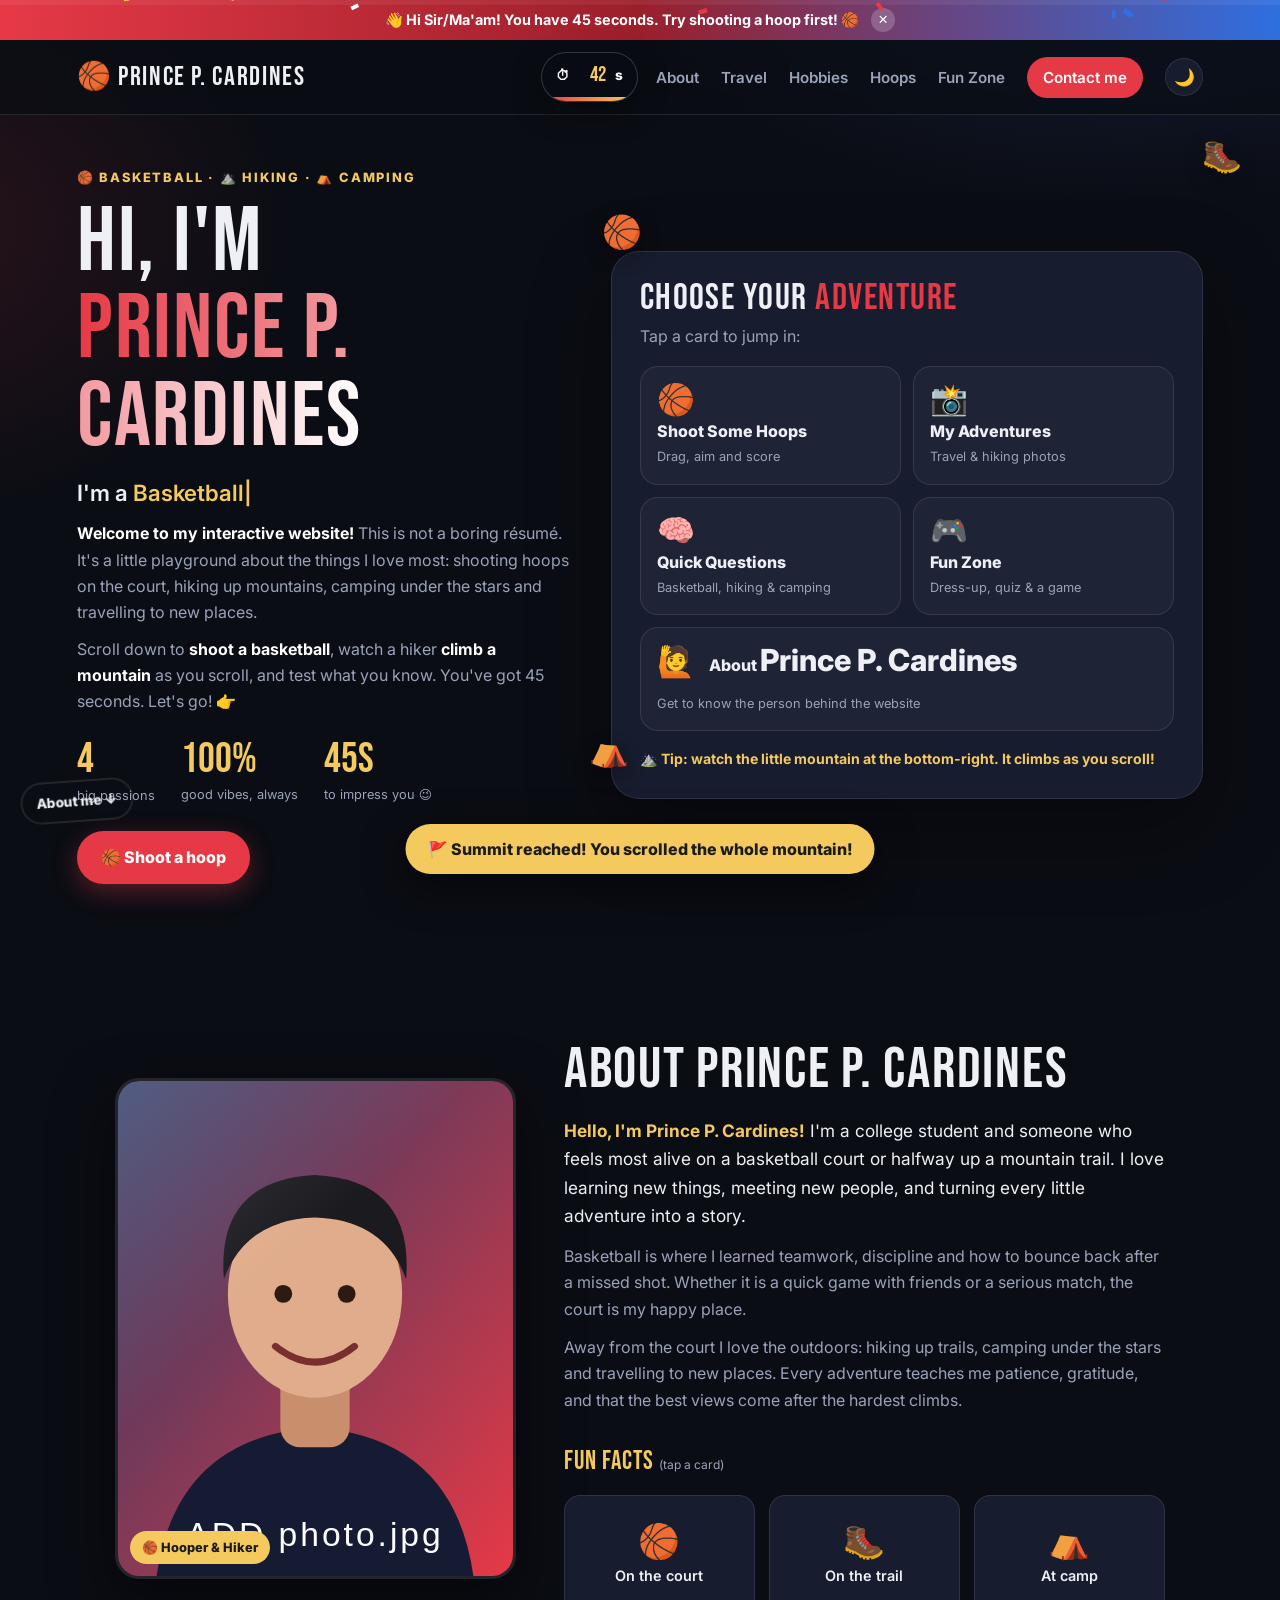
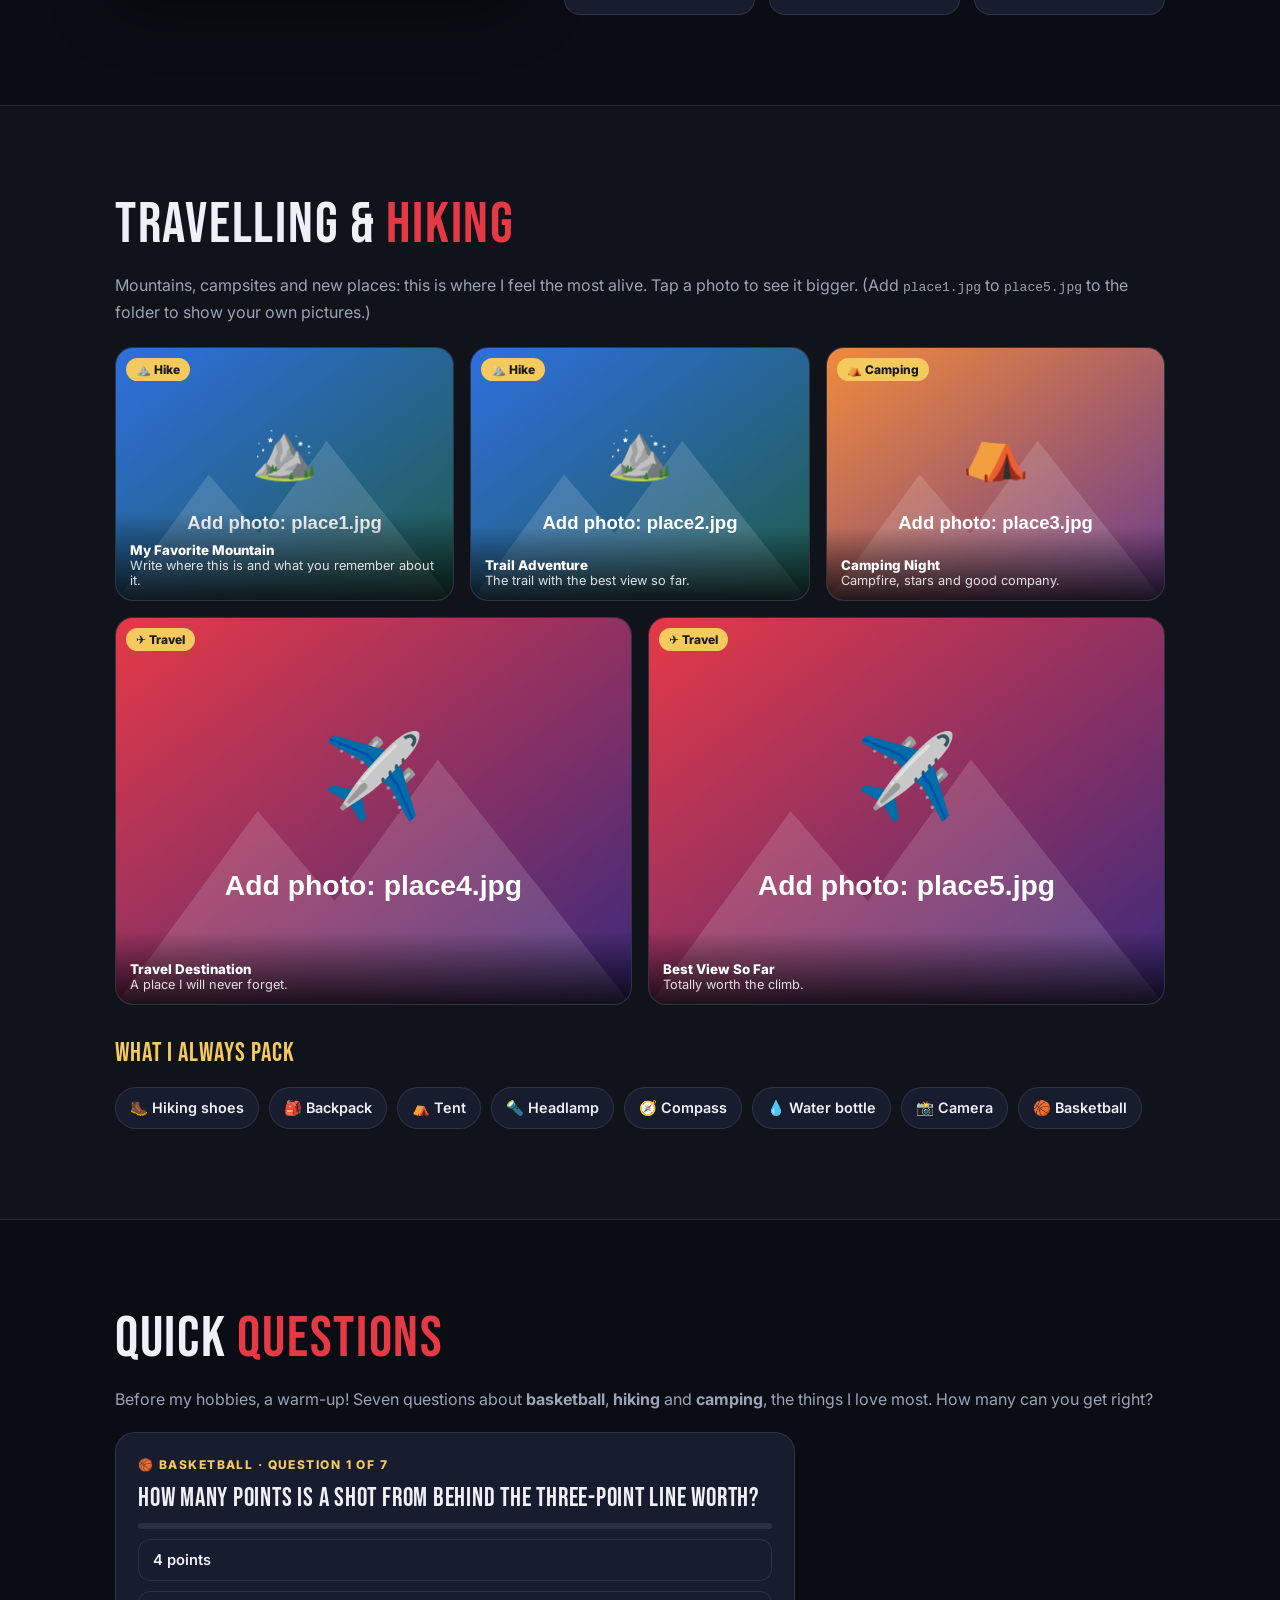
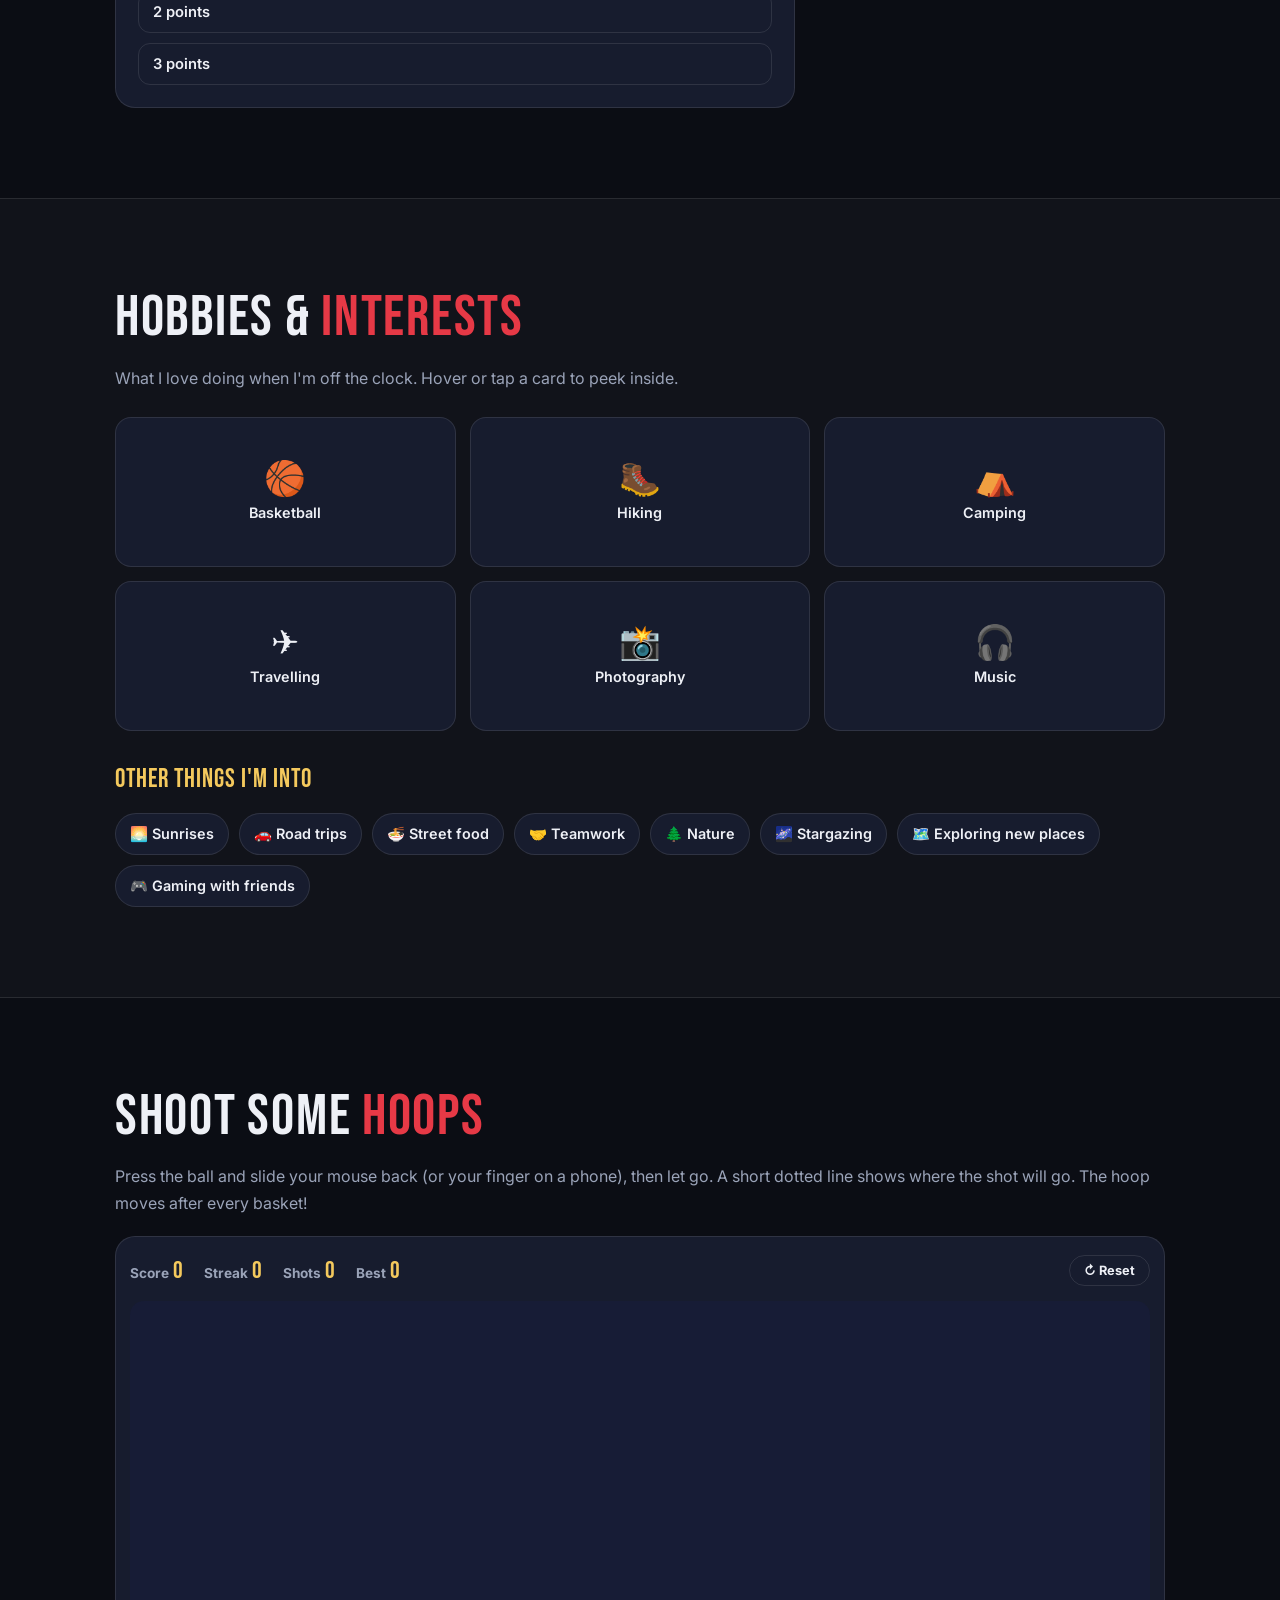
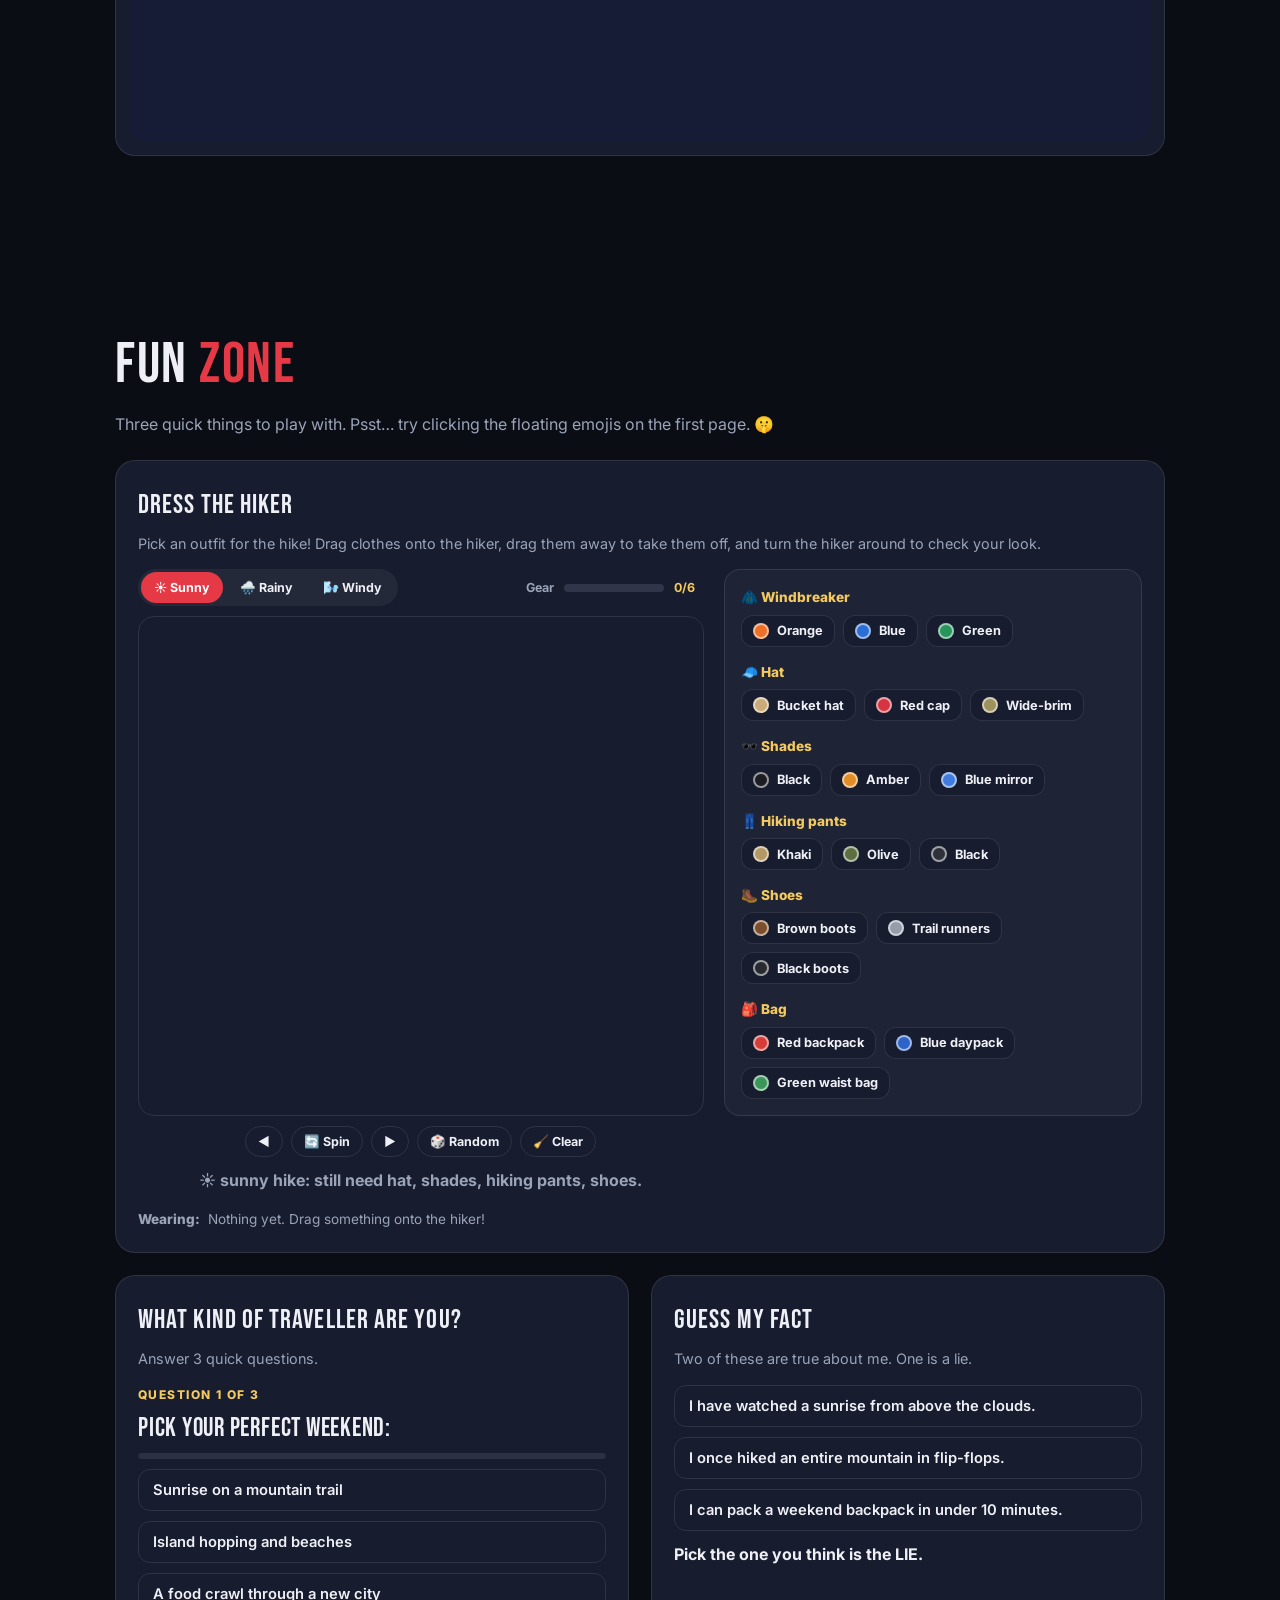
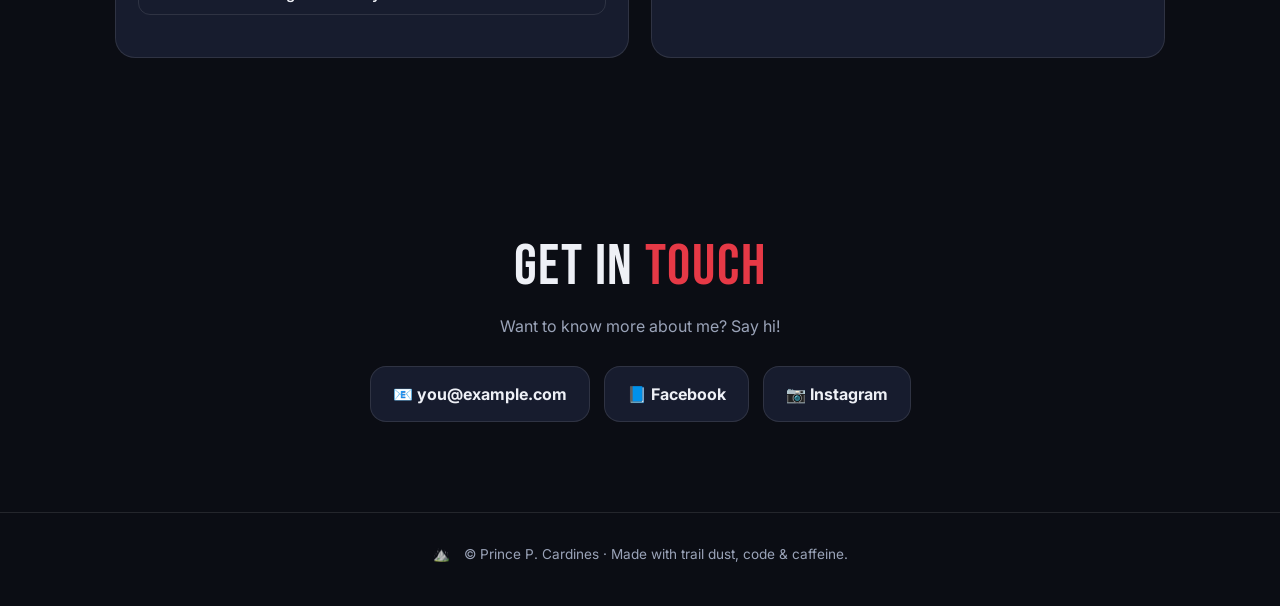
==== index.html @ 2a35c849 "Add files via upload" ====
<!DOCTYPE html>
<html lang="en">
<head>
<meta charset="UTF-8">
<meta name="viewport" content="width=device-width, initial-scale=1">
<title>Prince P. Cardines | Basketball, Hiking &amp; Camping</title>
<meta name="description" content="Interactive personal website of Prince P. Cardines: basketball, hiking, camping and travel. Shoot some hoops and climb the mountain!">
<link rel="preconnect" href="https://fonts.googleapis.com">
<link rel="preconnect" href="https://fonts.gstatic.com" crossorigin>
<link href="https://fonts.googleapis.com/css2?family=Bebas+Neue&family=Inter:wght@400;600;800&display=swap" rel="stylesheet">
<script>try{var t=localStorage.getItem('hc1-theme');if(t)document.documentElement.setAttribute('data-theme',t)}catch(e){}</script>
<link rel="stylesheet" href="hci3.css">
</head>
<body>

<div class="progress" aria-hidden="true"><span id="progressBar"></span></div>

<div class="welcome" id="welcome" role="note">
  <span>👋 Hi Sir/Ma'am! You have 45 seconds. Try shooting a hoop first! 🏀</span>
  <button id="welcomeClose" aria-label="Dismiss welcome message">✕</button>
</div>

<nav class="nav">
  <a class="logo" href="#home" aria-label="Prince P. Cardines, home">🏀 <span class="full" data-name>Prince P. Cardines</span><span class="ini" aria-hidden="true">PPC</span></a>
  <div class="timer" id="timer" aria-label="45 second visit timer"><span aria-hidden="true">⏱</span><b id="timerText">45</b><span>s</span></div>
  <div class="links">
    <a href="#about">About</a>
    <a href="#travel">Travel</a>
    <a href="#hobbies">Hobbies</a>
    <a href="#hoops">Hoops</a>
    <a href="#play">Fun Zone</a>
    <a href="#contact" class="pill">Contact me</a>
    <button id="themeBtn" class="theme" aria-label="Toggle light or dark theme">🌙</button>
  </div>
</nav>

<!-- ================= HERO: INTRODUCTION ================= -->
<header id="home" class="hero">
  <button class="float f1" type="button" aria-label="Secret basketball">🏀</button>
  <button class="float f2" type="button" aria-label="Secret tent">⛺</button>
  <button class="float f3" type="button" aria-label="Secret hiking boot">🥾</button>

  <div class="hero-text">
    <p class="eyebrow">🏀 Basketball &middot; ⛰️ Hiking &middot; ⛺ Camping</p>
    <h1>Hi, I'm<br><span class="name" data-name>Prince P. Cardines</span></h1>
    <p class="role">I'm a <span id="typed" class="typed"></span><span class="cursor">|</span></p>
    <p class="lead"><strong>Welcome to my interactive website!</strong> This is not a boring r&eacute;sum&eacute;. It's a little playground about the things I love most: shooting hoops on the court, hiking up mountains, camping under the stars and travelling to new places.</p>
    <p class="lead">Scroll down to <strong>shoot a basketball</strong>, watch a hiker <strong>climb a mountain</strong> as you scroll, and test what you know. You've got 45 seconds. Let's go! 👉</p>

    <div class="stats">
      <div><b data-count="4">0</b><span>big passions</span></div>
      <div><b data-count="100" data-suffix="%">0</b><span>good vibes, always</span></div>
      <div><b data-count="45" data-suffix="s">0</b><span>to impress you 😉</span></div>
    </div>

    <div class="cta">
      <a href="#hoops" class="btn">🏀 Shoot a hoop</a>
      <a href="#about" class="btn ghost">About me ↓</a>
    </div>
  </div>

  <div class="adventure" aria-label="What is inside this website">
    <h2>Choose your <span class="red">adventure</span></h2>
    <p>Tap a card to jump in:</p>
    <div class="tiles">
      <a class="tile" href="#hoops"><span>🏀</span><b>Shoot Some Hoops</b><small>Drag, aim and score</small></a>
      <a class="tile" href="#travel"><span>📸</span><b>My Adventures</b><small>Travel &amp; hiking photos</small></a>
      <a class="tile" href="#questions"><span>🧠</span><b>Quick Questions</b><small>Basketball, hiking &amp; camping</small></a>
      <a class="tile" href="#play"><span>🎮</span><b>Fun Zone</b><small>Dress-up, quiz &amp; a game</small></a>
      <a class="tile wide" href="#about"><span>🙋</span><b>About <span data-name>Prince P. Cardines</span></b><small>Get to know the person behind the website</small></a>
    </div>
    <p class="tip">⛰️ Tip: watch the little mountain at the bottom-right. It climbs as you scroll!</p>
  </div>
</header>

<main>
<!-- ================= ABOUT ================= -->
<section id="about" class="section">
  <div class="wrap about reveal">
    <div class="photo-card" id="photoCard">
      <!-- Put your picture in the same folder and name it photo.jpg -->
      <img id="photo" src="photo.jpg" alt="Portrait of Prince P. Cardines">
      <div class="badge">🏀 Hooper &amp; Hiker</div>
    </div>
    <div>
      <h2 class="title">About <span data-name>Prince P. Cardines</span></h2>
      <p class="intro"><strong>Hello, I'm <span data-name>Prince P. Cardines</span>!</strong> I'm a college student and someone who feels most alive on a basketball court or halfway up a mountain trail. I love learning new things, meeting new people, and turning every little adventure into a story.</p>
      <p>Basketball is where I learned teamwork, discipline and how to bounce back after a missed shot. Whether it is a quick game with friends or a serious match, the court is my happy place.</p>
      <p>Away from the court I love the outdoors: hiking up trails, camping under the stars and travelling to new places. Every adventure teaches me patience, gratitude, and that the best views come after the hardest climbs.</p>

      <h3 class="sub">Fun facts <small>(tap a card)</small></h3>
      <div class="facts">
        <div class="flip" tabindex="0"><div class="inner">
          <div class="face front"><span>🏀</span><p>On the court</p></div>
          <div class="face back"><p>Always ready for a <b>pickup game</b>.</p></div>
        </div></div>
        <div class="flip" tabindex="0"><div class="inner">
          <div class="face front"><span>🥾</span><p>On the trail</p></div>
          <div class="face back"><p><b>Slow and steady</b> wins the summit.</p></div>
        </div></div>
        <div class="flip" tabindex="0"><div class="inner">
          <div class="face front"><span>⛺</span><p>At camp</p></div>
          <div class="face back"><p>Best part: <b>campfire stories</b>.</p></div>
        </div></div>
      </div>
    </div>
  </div>
</section>

<!-- ================= TRAVELLING & HIKING (5 photo slots) ================= -->
<section id="travel" class="section alt">
  <div class="wrap reveal">
    <h2 class="title">Travelling &amp; <span class="red">Hiking</span></h2>
    <p class="muted">Mountains, campsites and new places: this is where I feel the most alive. Tap a photo to see it bigger. (Add <code>place1.jpg</code> to <code>place5.jpg</code> to the folder to show your own pictures.)</p>
    <div class="gallery" id="gallery"></div>
    <h3 class="sub">What I always pack</h3>
    <div class="chips">
      <span>🥾 Hiking shoes</span><span>🎒 Backpack</span><span>⛺ Tent</span><span>🔦 Headlamp</span>
      <span>🧭 Compass</span><span>💧 Water bottle</span><span>📸 Camera</span><span>🏀 Basketball</span>
    </div>
  </div>
</section>

<!-- ================= QUESTIONS (before hobbies) ================= -->
<section id="questions" class="section">
  <div class="wrap reveal">
    <h2 class="title">Quick <span class="red">Questions</span></h2>
    <p class="muted">Before my hobbies, a warm-up! Seven questions about <b>basketball</b>, <b>hiking</b> and <b>camping</b>, the things I love most. How many can you get right?</p>
    <div class="trivia" id="trivia" aria-live="polite"></div>
  </div>
</section>

<!-- ================= HOBBIES ================= -->
<section id="hobbies" class="section alt">
  <div class="wrap reveal">
    <h2 class="title">Hobbies &amp; <span class="red">Interests</span></h2>
    <p class="muted">What I love doing when I'm off the clock. Hover or tap a card to peek inside.</p>
    <div class="hobbies">
      <div class="flip big" tabindex="0"><div class="inner"><div class="face front"><span>🏀</span><p>Basketball</p></div><div class="face back"><p>My favorite way to recharge and play with friends. Try the hoop game below!</p></div></div></div>
      <div class="flip big" tabindex="0"><div class="inner"><div class="face front"><span>🥾</span><p>Hiking</p></div><div class="face back"><p>Chasing summits and sunrises. Watch the mountain climb as you scroll.</p></div></div></div>
      <div class="flip big" tabindex="0"><div class="inner"><div class="face front"><span>⛺</span><p>Camping</p></div><div class="face back"><p>Tents, campfires, stories and a sky full of stars.</p></div></div></div>
      <div class="flip big" tabindex="0"><div class="inner"><div class="face front"><span>✈️</span><p>Travelling</p></div><div class="face back"><p>New places, new food, new people and new stories.</p></div></div></div>
      <div class="flip big" tabindex="0"><div class="inner"><div class="face front"><span>📸</span><p>Photography</p></div><div class="face back"><p>Capturing the views from every trail and every trip.</p></div></div></div>
      <div class="flip big" tabindex="0"><div class="inner"><div class="face front"><span>🎧</span><p>Music</p></div><div class="face back"><p>Lo-fi and OPM keep every road trip and hike moving.</p></div></div></div>
    </div>
    <h3 class="sub">Other things I'm into</h3>
    <div class="chips">
      <span>🌅 Sunrises</span><span>🚗 Road trips</span><span>🍜 Street food</span><span>🤝 Teamwork</span>
      <span>🌲 Nature</span><span>🌌 Stargazing</span><span>🗺️ Exploring new places</span><span>🎮 Gaming with friends</span>
    </div>
  </div>
</section>

<!-- ================= HOOPS ================= -->
<section id="hoops" class="section">
  <div class="wrap reveal">
    <h2 class="title">Shoot Some <span class="red">Hoops</span></h2>
    <p class="muted">Press the ball and slide your mouse back (or your finger on a phone), then let go. A short dotted line shows where the shot will go. The hoop moves after every basket!</p>
    <div class="court-card">
      <div class="court-hud">
        <span>Score<b id="hScore">0</b></span><span>Streak<b id="hStreak">0</b></span><span>Shots<b id="hShots">0</b></span><span>Best<b id="hBest">0</b></span>
        <button id="hReset" type="button">↻ Reset</button>
      </div>
      <canvas id="court" aria-label="Basketball shooting game. Drag the ball back with your mouse or finger and release to shoot into the hoop."></canvas>
    </div>
  </div>
</section>

<!-- ================= FUN ZONE ================= -->
<section id="play" class="section">
  <div class="wrap reveal">
    <h2 class="title">Fun <span class="red">Zone</span></h2>
    <p class="muted">Three quick things to play with. Psst… try clicking the floating emojis on the first page. 🤫</p>
    <div class="play-grid">

      <div class="play-card wide dress-card">
        <h3>Dress the Hiker</h3>
        <p class="muted">Pick an outfit for the hike! Drag clothes onto the hiker, drag them away to take them off, and turn the hiker around to check your look.</p>
        <div class="dress">
          <div class="dress-stage">
            <div class="dress-top">
              <div class="d-group" role="group" aria-label="Weather">
                <button type="button" class="d-btn on" data-wx="sunny">☀️ Sunny</button>
                <button type="button" class="d-btn" data-wx="rainy">🌧️ Rainy</button>
                <button type="button" class="d-btn" data-wx="windy">🌬️ Windy</button>
              </div>
              <div class="dress-meter"><span>Gear</span><div class="bar"><i id="dFill"></i></div><b id="dCount">0/6</b></div>
            </div>
            <canvas id="dressCv" tabindex="0" aria-label="3D hiker. Drag the background to turn the hiker around. Drag worn clothes away from the hiker to take them off. Use the left and right arrow keys to rotate."></canvas>
            <div class="dress-controls">
              <button type="button" class="d-btn" id="dLeft" aria-label="Turn left">◀</button>
              <button type="button" class="d-btn" id="dSpin">🔄 Spin</button>
              <button type="button" class="d-btn" id="dRight" aria-label="Turn right">▶</button>
              <button type="button" class="d-btn" id="dRandom">🎲 Random</button>
              <button type="button" class="d-btn" id="dClear">🧹 Clear</button>
            </div>
            <p class="dress-advice" id="dAdvice" aria-live="polite"></p>
          </div>
          <div>
            <div class="closet" id="closet" aria-label="Closet. Click an item to wear it, or drag it onto the hiker."></div>
          </div>
        </div>
        <div class="worn" id="worn" aria-live="polite"></div>
      </div>

      <div class="play-card">
        <h3>What kind of traveller are you?</h3>
        <p class="muted">Answer 3 quick questions.</p>
        <div class="quiz" id="quiz" aria-live="polite"></div>
      </div>

      <div class="play-card">
        <h3>Guess my fact</h3>
        <p class="muted">Two of these are true about me. One is a lie.</p>
        <div class="guess" id="guess">
          <button class="g-btn">I have watched a sunrise from above the clouds.</button>
          <button class="g-btn" data-lie="1">I once hiked an entire mountain in flip-flops.</button>
          <button class="g-btn">I can pack a weekend backpack in under 10 minutes.</button>
          <p id="guessOut">Pick the one you think is the LIE.</p>
          <button class="g-again" id="guessAgain" hidden>↻ Play again</button>
        </div>
      </div>

    </div>
  </div>
</section>

<!-- ================= CONTACT ================= -->
<section id="contact" class="section">
  <div class="wrap reveal contact">
    <h2 class="title">Get in <span class="red">touch</span></h2>
    <p class="muted">Want to know more about me? Say hi!</p>
    <div class="contact-cards">
      <a class="c-card" data-email href="#">📧 <span data-email-text>you@example.com</span></a>
      <a class="c-card" data-facebook href="#" target="_blank" rel="noopener">📘 Facebook</a>
      <a class="c-card" data-instagram href="#" target="_blank" rel="noopener">📷 Instagram</a>
    </div>
  </div>
</section>
</main>

<footer>
  <span aria-hidden="true">⛰️</span>
  <p>&copy; <span data-name>Prince P. Cardines</span> &middot; Made with trail dust, code &amp; caffeine.</p>
</footer>

<div class="lightbox" id="lightbox" hidden role="dialog" aria-modal="true" aria-label="Photo viewer">
  <button class="lb-close" id="lbClose" type="button" aria-label="Close photo">✕</button>
  <figure><img id="lbImg" alt=""><figcaption id="lbCap"></figcaption></figure>
</div>

<div class="climb" id="climb" aria-hidden="true">
  <svg viewBox="0 0 150 96">
    <defs><linearGradient id="mtg" x1="0" y1="0" x2="0" y2="1"><stop offset="0" stop-color="#6c7db0"/><stop offset="1" stop-color="#2a3358"/></linearGradient></defs>
    <path d="M2 94 L48 38 L64 54 L100 12 L148 94Z" fill="url(#mtg)"/>
    <path d="M100 12 L88 28 L96 25 L102 31 L108 24 L114 28Z" fill="#fff" opacity=".95"/>
    <path id="climbTrail" d="M14 90 C 34 86, 38 74, 52 70 S 70 62, 76 50 S 92 34, 100 14" fill="none" stroke="rgba(255,255,255,.4)" stroke-width="2" stroke-dasharray="3 3"/>
    <path id="climbDone" d="" fill="none" stroke="#e63946" stroke-width="2.6" stroke-linecap="round"/>
    <text x="100" y="12" font-size="12" text-anchor="middle">🚩</text>
    <text id="climbHiker" x="14" y="94" font-size="15" text-anchor="middle">🧗</text>
  </svg>
  <div class="c-info"><b id="climbAlt">0 m</b><span id="climbLabel">⛺ Base camp</span></div>
</div>

<div class="toast" id="toast" role="status" aria-live="polite"></div>

<script src="hci3.js"></script>
</body>
</html>
---- hci3.css ----
:root{
  --bg:#0b0d14; --bg2:#10131f; --card:#171c2e; --line:rgba(255,255,255,.1);
  --text:#eef0f6; --mute:#9aa3b8; --red:#e63946; --blue:#2f6fe0; --gold:#f4c95d;
  --radius:20px;
  --display:'Bebas Neue',Impact,'Arial Narrow',sans-serif;
  --body:'Inter',system-ui,-apple-system,'Segoe UI',Roboto,sans-serif;
}
*{box-sizing:border-box;margin:0;padding:0}
html{scroll-behavior:smooth;scroll-padding-top:70px}
body{
  font-family:var(--body);background:var(--bg);color:var(--text);line-height:1.65;overflow-x:hidden;
  background-image:
    radial-gradient(900px 500px at 88% -10%,rgba(47,111,224,.2),transparent 60%),
    radial-gradient(700px 500px at -10% 25%,rgba(230,57,70,.15),transparent 60%);
  background-attachment:fixed;
}
a{color:inherit;text-decoration:none}
button{font-family:inherit;cursor:pointer}
.red{color:var(--red)}
.muted{color:var(--mute)}

/* ---------- scroll progress ---------- */
.progress{position:fixed;top:0;left:0;right:0;height:5px;z-index:100;background:rgba(255,255,255,.06)}
.progress span{display:block;height:100%;width:0;
  background:linear-gradient(90deg,var(--red),var(--gold));
  background-size:100% 100%}
@keyframes stripes{to{background-position:34px 0}}

/* ---------- nav ---------- */
.nav{position:sticky;top:5px;z-index:50;display:flex;justify-content:space-between;align-items:center;
  padding:12px 6vw;backdrop-filter:blur(12px);background:rgba(11,13,20,.7);border-bottom:1px solid var(--line)}
.logo{font-family:var(--display);font-size:1.7rem;letter-spacing:.06em}
.links{display:flex;gap:22px;align-items:center;font-weight:600;font-size:.95rem}
.links a{color:var(--mute);transition:color .2s}
.links a:hover{color:#fff}
.links .pill{background:var(--red);color:#fff;padding:8px 16px;border-radius:99px}
.links .pill:hover{background:#ff4d5a}

/* ---------- hero ---------- */
.hero{display:grid;grid-template-columns:minmax(0,1fr) minmax(0,1.2fr);gap:40px;align-items:center;
  min-height:calc(100vh - 64px);padding:32px 6vw 48px}
.eyebrow{color:var(--gold);font-weight:800;letter-spacing:.14em;text-transform:uppercase;font-size:.8rem;margin-bottom:10px;animation:fadeUp .7s both}
h1{font-family:var(--display);font-weight:400;font-size:clamp(3.2rem,7.2vw,6.4rem);line-height:.95;letter-spacing:.02em;animation:fadeUp .7s .1s both}
h1 .name{background:linear-gradient(90deg,var(--red),#fff 50%,var(--blue));-webkit-background-clip:text;background-clip:text;color:transparent;
  background-size:200% 100%;animation:shine 4s linear infinite}
@keyframes shine{to{background-position:-200% 0}}
.role{font-size:1.4rem;font-weight:600;margin:14px 0 8px;animation:fadeUp .7s .2s both}
.typed{color:var(--gold)}
.cursor{color:var(--gold);animation:blink 1s steps(1) infinite}
@keyframes blink{50%{opacity:0}}
.lead{color:var(--mute);max-width:520px;animation:fadeUp .7s .3s both}
.lead strong{color:#fff}
.stats{display:flex;gap:26px;margin:24px 0;animation:fadeUp .7s .4s both;flex-wrap:wrap}
.stats b{display:block;font-family:var(--display);font-size:2.6rem;font-weight:400;color:var(--gold);line-height:1}
.stats span{font-size:.8rem;color:var(--mute)}
.cta{display:flex;gap:12px;flex-wrap:wrap;animation:fadeUp .7s .5s both}
.btn{display:inline-block;background:var(--red);color:#fff;font-weight:800;padding:13px 24px;border-radius:99px;
  transition:transform .2s,box-shadow .2s,background .2s;box-shadow:0 8px 24px rgba(230,57,70,.35)}
.btn:hover{transform:translateY(-3px);background:#ff4d5a}
.btn.ghost{background:transparent;border:2px solid var(--line);box-shadow:none}
.btn.ghost:hover{border-color:#fff;background:rgba(255,255,255,.06)}
.btn.big{font-size:1.15rem;padding:16px 34px;margin-top:22px}
@keyframes fadeUp{from{opacity:0;transform:translateY(18px)}to{opacity:1;transform:none}}

/* ---------- 3D stage ---------- */
.stage{position:relative;display:flex;flex-direction:column;height:min(78vh,740px);min-height:580px;
  border-radius:28px;border:1px solid var(--line);overflow:hidden;
  background:radial-gradient(circle at 50% 35%,#27304f 0%,#141830 55%,#0c0f1c 100%);
  box-shadow:0 30px 80px rgba(0,0,0,.5);animation:fadeUp .8s .2s both}
.stage:not(.touched){animation:fadeUp .8s .2s both,glow 2.2s 1.2s ease-in-out infinite}
@keyframes glow{0%,100%{box-shadow:0 30px 80px rgba(0,0,0,.5),0 0 0 0 rgba(244,201,93,0)}
  50%{box-shadow:0 30px 80px rgba(0,0,0,.5),0 0 0 6px rgba(244,201,93,.28)}}

.hud{position:absolute;top:14px;left:14px;right:14px;display:flex;justify-content:space-between;align-items:flex-start;gap:10px;pointer-events:none}
.meter{display:flex;align-items:center;gap:10px;background:rgba(10,12,22,.7);backdrop-filter:blur(8px);
  border:1px solid var(--line);padding:8px 14px;border-radius:99px;font-size:.78rem;font-weight:600}
.meter .bar{width:110px;height:8px;border-radius:99px;background:rgba(255,255,255,.12);overflow:hidden}
.meter i{display:block;height:100%;width:0;border-radius:99px;transition:width .15s;
  background:linear-gradient(90deg,var(--red),var(--gold));background-size:100% 100%}
.meter b{min-width:34px;text-align:right;color:var(--gold)}
.chip{background:var(--gold);color:#1b1b1b;font-weight:800;padding:8px 14px;border-radius:99px;font-size:.8rem}

.hint{position:absolute;left:50%;top:70px;transform:translateX(-50%);background:var(--gold);color:#1b1b1b;font-weight:800;
  padding:10px 18px;border-radius:99px;font-size:.9rem;pointer-events:none;white-space:nowrap;
  animation:bob 1.4s ease-in-out infinite;transition:opacity .4s}
.hint.gone{opacity:0;animation:none}
.scissor{display:inline-block;animation:snip .6s steps(2) infinite}
@keyframes bob{50%{transform:translateX(-50%) translateY(7px)}}
@keyframes snip{50%{transform:rotate(-18deg)}}



.toolbar{display:flex;flex-wrap:wrap;gap:8px 14px;padding:12px 14px;background:rgba(8,10,18,.78);border-top:1px solid var(--line);justify-content:center}
.group{display:flex;gap:4px;align-items:center;padding:3px;border-radius:99px;background:rgba(255,255,255,.05)}
.toolbar button{border:1px solid transparent;background:transparent;color:var(--text);font-size:.76rem;font-weight:700;
  padding:7px 11px;border-radius:99px;transition:background .15s,transform .15s}
.toolbar button:hover{background:rgba(255,255,255,.12);transform:translateY(-1px)}
.toolbar button.on{background:var(--red);color:#fff}
.toolbar button:focus-visible{outline:2px solid var(--gold);outline-offset:2px}

/* ---------- sections ---------- */
.section{padding:90px 6vw}
.section.alt{background:rgba(255,255,255,.025);border-block:1px solid var(--line)}
.wrap{max-width:1050px;margin:0 auto}
.title{font-family:var(--display);font-weight:400;font-size:clamp(2.4rem,5vw,3.6rem);letter-spacing:.03em;line-height:1;margin-bottom:18px}
.sub{font-family:var(--display);font-weight:400;font-size:1.6rem;letter-spacing:.04em;margin:28px 0 12px;color:var(--gold)}
.sub small{font-family:var(--body);font-size:.75rem;color:var(--mute);letter-spacing:0}
.reveal{opacity:0;transform:translateY(34px);transition:opacity .8s,transform .8s}
.reveal.in{opacity:1;transform:none}

.about{display:grid;grid-template-columns:minmax(0,.8fr) minmax(0,1.2fr);gap:48px;align-items:center}
.about p{color:var(--mute);margin-bottom:12px}
.photo-card{position:relative;aspect-ratio:4/5;border-radius:24px;overflow:hidden;border:3px solid var(--line);
  transition:transform .15s ease-out;transform-style:preserve-3d;box-shadow:0 24px 60px rgba(0,0,0,.5);will-change:transform}
.photo-card::before{content:"";position:absolute;inset:0;z-index:2;pointer-events:none;border-radius:21px;
  background:linear-gradient(135deg,rgba(255,255,255,.18),transparent 40%)}
.photo-card img{width:100%;height:100%;object-fit:cover;display:block}
.badge{position:absolute;left:12px;bottom:12px;z-index:3;background:var(--gold);color:#1b1b1b;font-weight:800;font-size:.8rem;padding:6px 12px;border-radius:99px}

/* flip cards */
.facts,.hobbies{display:grid;gap:14px}
.facts{grid-template-columns:repeat(3,1fr)}
.hobbies{grid-template-columns:repeat(3,1fr);margin-top:26px}
.flip{perspective:800px;height:120px;cursor:pointer;outline:none}
.flip.big{height:150px}
.flip .inner{position:relative;width:100%;height:100%;transition:transform .55s;transform-style:preserve-3d}
.flip.flipped .inner{transform:rotateY(180deg)}
@media (hover:hover){.flip:hover .inner{transform:rotateY(180deg)}}
.flip:focus-visible .inner{outline:2px solid var(--gold);border-radius:16px}
.face{position:absolute;inset:0;backface-visibility:hidden;-webkit-backface-visibility:hidden;border-radius:16px;
  display:flex;flex-direction:column;align-items:center;justify-content:center;text-align:center;padding:12px;
  background:var(--card);border:1px solid var(--line)}
.face span{font-size:2.1rem;line-height:1.1}
.face p{margin:4px 0 0;color:var(--text);font-weight:600;font-size:.9rem}
.face.back{transform:rotateY(180deg);background:linear-gradient(135deg,var(--red),#9b1f2b)}
.face.back p{color:#fff;margin:0;font-weight:600}

/* skills */
.skill-grid{display:grid;grid-template-columns:repeat(2,1fr);gap:20px 40px}
.skill .row{display:flex;justify-content:space-between;font-weight:600;margin-bottom:6px}
.skill .row b{color:var(--gold)}
.skill .bar{height:12px;border-radius:99px;background:rgba(255,255,255,.08);overflow:hidden}
.skill i{display:block;height:100%;width:0;border-radius:99px;transition:width 1.4s cubic-bezier(.2,.8,.2,1);
  background:linear-gradient(90deg,var(--red),var(--gold));background-size:100% 100%}
.skills.in .skill i{width:var(--lvl)}
.skills.in .skill:nth-child(2) i{transition-delay:.1s}.skills.in .skill:nth-child(3) i{transition-delay:.2s}
.skills.in .skill:nth-child(4) i{transition-delay:.3s}.skills.in .skill:nth-child(5) i{transition-delay:.4s}
.skills.in .skill:nth-child(6) i{transition-delay:.5s}
.chips{display:flex;flex-wrap:wrap;gap:10px}
.chips span{background:var(--card);border:1px solid var(--line);padding:8px 14px;border-radius:99px;font-weight:600;font-size:.9rem;
  transition:transform .2s,border-color .2s,background .2s}
.chips span:hover{transform:translateY(-4px) rotate(-2deg);border-color:var(--gold);background:#1f2540}


/* contact */
.contact{text-align:center}
.contact-cards{display:flex;flex-wrap:wrap;justify-content:center;gap:14px;margin-top:26px}
.c-card{background:var(--card);border:1px solid var(--line);padding:14px 22px;border-radius:16px;font-weight:700;transition:transform .2s,border-color .2s}
.c-card:hover{transform:translateY(-5px);border-color:var(--red)}

footer{display:flex;align-items:center;justify-content:center;gap:14px;padding:30px 6vw 40px;color:var(--mute);font-size:.85rem;border-top:1px solid var(--line)}

.toast{position:fixed;left:50%;bottom:26px;transform:translate(-50%,30px);opacity:0;z-index:200;pointer-events:none;
  background:var(--gold);color:#1b1b1b;font-weight:800;padding:12px 22px;border-radius:99px;box-shadow:0 12px 40px rgba(0,0,0,.5);
  transition:opacity .3s,transform .3s;max-width:92vw;text-align:center}
.toast.show{opacity:1;transform:translate(-50%,0)}

/* ---------- responsive ---------- */
@media (max-width:960px){
  .hero{grid-template-columns:1fr;min-height:0}
  .stage{height:78vh;min-height:560px}
  .about{grid-template-columns:1fr}
  .photo-card{max-width:320px;margin:0 auto}
  .skill-grid{grid-template-columns:1fr}
  .links a:not(.pill){display:none}
}
@media (max-width:560px){
  .facts,.hobbies{grid-template-columns:repeat(2,1fr)}
  
  .meter .bar{width:70px}
}
@media (prefers-reduced-motion:reduce){
  *,*::before,*::after{animation-duration:.01ms!important;animation-iteration-count:1!important;transition-duration:.01ms!important}
  html{scroll-behavior:auto}
  .reveal{opacity:1;transform:none}
}

/* ================= NEW FEATURES (hc1) ================= */

/* light theme */
:root[data-theme="light"]{
  --bg:#f4f6fb; --card:#ffffff; --line:rgba(15,20,40,.13);
  --text:#151826; --mute:#566079; --gold:#c07f00;
}
:root[data-theme="light"] .nav{background:rgba(244,246,251,.8)}
:root[data-theme="light"] .links a:hover{color:var(--text)}
:root[data-theme="light"] .section.alt{background:rgba(15,20,40,.04)}
:root[data-theme="light"] h1 .name{background-image:linear-gradient(90deg,var(--red),#151826 50%,var(--blue));-webkit-background-clip:text;background-clip:text}
:root[data-theme="light"] .lead strong{color:var(--text)}
:root[data-theme="light"] .btn.ghost:hover{border-color:var(--text);background:rgba(15,20,40,.05)}
:root[data-theme="light"] .chips span:hover{background:#e8ecf7}
:root[data-theme="light"] .photo-card,:root[data-theme="light"] .c-card{box-shadow:0 6px 20px rgba(15,20,40,.08)}

.theme{background:var(--card);border:1px solid var(--line);color:var(--text);width:38px;height:38px;border-radius:50%;font-size:1.05rem;
  display:inline-grid;place-items:center;transition:transform .2s,border-color .2s}
.theme:hover{transform:rotate(20deg) scale(1.08);border-color:var(--gold)}
.theme:focus-visible{outline:2px solid var(--gold);outline-offset:2px}

/* welcome strip */
.welcome{display:flex;align-items:center;justify-content:center;gap:12px;padding:8px 14px;text-align:center;
  background:linear-gradient(90deg,var(--red),#9b1f2b 50%,var(--blue));color:#fff;font-weight:700;font-size:.9rem;
  max-height:80px;overflow:hidden;transition:max-height .4s,padding .4s,opacity .4s}
.welcome.hide{max-height:0;padding-block:0;opacity:0}
.welcome button{background:rgba(255,255,255,.2);border:0;color:#fff;width:24px;height:24px;border-radius:50%;line-height:1;font-size:.8rem}
.welcome button:hover{background:rgba(255,255,255,.35)}

/* 45s countdown badge */
.timer{position:relative;margin-left:auto;margin-right:18px;display:flex;align-items:center;gap:8px;
  padding:5px 14px 9px;border-radius:99px;font-weight:800;font-size:.85rem;overflow:hidden;
  background:rgba(10,12,22,.85);color:#fff;border:1px solid rgba(255,255,255,.18);backdrop-filter:blur(8px);
  box-shadow:0 10px 30px rgba(0,0,0,.35);--p:100%}
.timer b{font-family:var(--display);font-weight:400;font-size:1.3rem;letter-spacing:.04em;color:var(--gold);min-width:1.4em;text-align:right}
.timer::after{content:"";position:absolute;left:0;bottom:0;height:4px;width:var(--p);transition:width .3s linear;
  background:linear-gradient(90deg,var(--red),var(--gold));background-size:100% 100%}
.timer.low b{color:#ff6b75;animation:blink 1s steps(1) infinite}
.timer.done{background:var(--gold);color:#1b1b1b;animation:fadeUp .5s both}
.timer.done::after{display:none}

/* confetti layer */
.confetti{position:fixed;inset:0;width:100%;height:100%;pointer-events:none;z-index:300}



/* fun zone */
.muted.center,.center{text-align:center}
.play-grid{display:grid;grid-template-columns:repeat(2,minmax(0,1fr));gap:22px;margin-top:22px}
.play-card{background:var(--card);border:1px solid var(--line);border-radius:var(--radius);padding:22px}
.play-card.wide{grid-column:1/-1}
.play-card h3{font-family:var(--display);font-weight:400;font-size:1.7rem;letter-spacing:.04em;margin-bottom:4px}
.play-card .muted{font-size:.9rem;margin-bottom:14px}

.ba{position:relative;--pos:50%;max-width:620px;margin:0 auto;aspect-ratio:4/3;border-radius:16px;overflow:hidden;user-select:none;touch-action:pan-y;border:1px solid var(--line)}
.ba img{position:absolute;inset:0;width:100%;height:100%;object-fit:cover;pointer-events:none}
.ba .after{clip-path:inset(0 0 0 var(--pos))}
.ba .handle{position:absolute;top:0;bottom:0;left:var(--pos);width:4px;margin-left:-2px;background:#fff;pointer-events:none;box-shadow:0 0 12px rgba(0,0,0,.5)}
.ba .handle::after{content:"↔";position:absolute;top:50%;left:50%;transform:translate(-50%,-50%);width:42px;height:42px;border-radius:50%;
  display:grid;place-items:center;background:var(--red);color:#fff;font-weight:800;box-shadow:0 4px 14px rgba(0,0,0,.45)}
.ba .tag{position:absolute;top:10px;padding:4px 10px;border-radius:99px;background:rgba(0,0,0,.6);color:#fff;font-size:.75rem;font-weight:800;pointer-events:none}
.ba .tag.l{left:10px}.ba .tag.r{right:10px}
.ba input{position:absolute;inset:0;width:100%;height:100%;margin:0;opacity:0;cursor:ew-resize}
.ba:focus-within{outline:3px solid var(--gold);outline-offset:3px}

.quiz{min-height:250px;display:flex;flex-direction:column;gap:10px}
.q-step{font-size:.75rem;font-weight:800;letter-spacing:.12em;text-transform:uppercase;color:var(--gold)}
.q-q,.q-res{font-family:var(--display);font-weight:400;font-size:1.6rem;letter-spacing:.03em;line-height:1.1}
.q-text{color:var(--mute)}
.q-bar{height:6px;border-radius:99px;background:rgba(128,128,150,.2);overflow:hidden}
.q-bar i{display:block;height:100%;background:var(--red);transition:width .4s}
.q-btn,.g-btn,.g-again{text-align:left;background:transparent;color:var(--text);border:1px solid var(--line);border-radius:12px;
  padding:11px 14px;font-weight:600;font-size:.92rem;transition:transform .15s,border-color .15s,background .15s}
.q-btn:hover,.g-btn:hover{transform:translateX(5px);border-color:var(--red);background:rgba(230,57,70,.08)}
.q-btn:focus-visible,.g-btn:focus-visible,.g-again:focus-visible{outline:2px solid var(--gold);outline-offset:2px}

.guess{display:flex;flex-direction:column;gap:10px}
.g-btn.truth{border-color:#2fb36a;background:rgba(47,179,106,.14)}
.g-btn.lie{border-color:var(--red);background:rgba(230,57,70,.16)}
.g-btn.truth::after{content:"  ✅ true";font-weight:800;color:#2fb36a}
.g-btn.lie::after{content:"  ❌ the lie";font-weight:800;color:var(--red)}
#guessOut{font-weight:700;min-height:1.6em}
.g-again{align-self:flex-start}

@media (max-width:960px){.play-grid{grid-template-columns:1fr}.timer{font-size:.78rem}}

/* small phones: keep the nav on one line */
@media (max-width:560px){
  .nav{padding:10px 4vw;gap:8px}
  .logo{font-size:1.3rem;white-space:nowrap}
  .logo .full{display:none}
  .logo .ini{display:inline}
  .links{gap:8px}
  .links .pill{padding:7px 12px;white-space:nowrap;font-size:.8rem}
  .timer{margin-right:6px;padding:4px 10px 8px;font-size:.75rem;white-space:nowrap}
  .timer b{font-size:1.1rem}
  .theme{width:34px;height:34px}
}

/* ================= NEW (hoops, climb, questions) ================= */

/* nav: hide section links earlier so a long name never crowds it */
@media (max-width:1180px){.links a:not(.pill){display:none}}
.logo .ini{display:none}

.about .intro{color:var(--text);font-size:1.08rem}
.about .intro strong{color:var(--gold)}

/* questions (trivia) */
.trivia{display:flex;flex-direction:column;gap:10px;max-width:680px;margin-top:20px;background:var(--card);
  border:1px solid var(--line);border-radius:var(--radius);padding:22px}
.q-btn:disabled{cursor:default}
.q-btn:disabled:hover{transform:none}
a.q-btn{display:block;text-align:center}
.q-btn.right{border-color:#2fb36a;background:rgba(47,179,106,.16)}
.q-btn.wrong{border-color:var(--red);background:rgba(230,57,70,.16)}
.t-why{color:var(--mute);font-size:.92rem}
.t-next{align-self:flex-start;background:var(--red);color:#fff;border:0;border-radius:99px;padding:10px 20px;font-weight:800}
.t-next:hover{background:#ff4d5a}
.t-next:focus-visible{outline:2px solid var(--gold);outline-offset:2px}
.t-row{display:flex;gap:10px;flex-wrap:wrap}
.t-row .q-btn{flex:1 1 160px}

/* basketball game */
.court-card{background:var(--card);border:1px solid var(--line);border-radius:var(--radius);padding:14px;margin-top:20px}
.court-hud{display:flex;flex-wrap:wrap;gap:6px 20px;align-items:center;font-weight:700;font-size:.85rem;color:var(--mute);margin-bottom:10px}
.court-hud b{font-family:var(--display);font-weight:400;font-size:1.5rem;color:var(--gold);margin-left:4px;letter-spacing:.04em}
.court-hud button{margin-left:auto;background:transparent;color:var(--text);border:1px solid var(--line);border-radius:99px;padding:7px 14px;font-weight:700;font-size:.8rem}
.court-hud button:hover{border-color:var(--red)}
.court-hud button:focus-visible{outline:2px solid var(--gold);outline-offset:2px}
#court{display:block;width:100%;height:clamp(300px,50vw,440px);border-radius:14px;touch-action:none;background:#171c36}

/* mountain-climb scroll tracker */
.climb{position:fixed;right:14px;bottom:14px;z-index:140;width:168px;padding:8px 10px 10px;border-radius:16px;
  background:var(--card);border:1px solid var(--line);box-shadow:0 12px 34px rgba(0,0,0,.4);
  opacity:0;transform:translateY(18px);transition:opacity .4s,transform .4s;pointer-events:none}
.climb.show{opacity:.97;transform:none}
.climb svg{display:block;width:100%;height:auto}
.climb .c-info{display:flex;justify-content:space-between;align-items:baseline;gap:6px;margin-top:2px}
.climb b{font-family:var(--display);font-weight:400;font-size:1.25rem;letter-spacing:.04em;color:var(--gold)}
.climb span{font-size:.72rem;font-weight:700;color:var(--mute);text-align:right}
@media (max-width:560px){.climb{width:126px;right:8px;bottom:8px}.climb b{font-size:1rem}.climb span{font-size:.62rem}}

/* polish: climb card text + mobile initials */
.climb .c-info{flex-direction:column;align-items:flex-start;gap:0;margin-top:4px}
.climb b{white-space:nowrap;line-height:1.1}
.climb span{white-space:nowrap;text-align:left}
@media (max-width:560px){.logo .full{display:none}.logo .ini{display:inline;font-size:1.15rem;letter-spacing:.08em}}

/* ================= OUTDOOR VERSION (intro hero, gallery) ================= */
/* intro hero: floating emojis (clickable secrets) */
.hero{position:relative}
.float{position:absolute;z-index:2;background:none;border:0;font-size:2rem;line-height:1;cursor:pointer;
  animation:floaty 6s ease-in-out infinite;filter:drop-shadow(0 6px 10px rgba(0,0,0,.35))}
.float:focus-visible{outline:2px solid var(--gold);outline-offset:4px;border-radius:8px}
.float.f1{left:47%;top:12%}
.float.f2{left:46%;top:74%;animation-delay:-2s}
.float.f3{right:3%;top:3%;animation-delay:-4s}
@keyframes floaty{0%,100%{transform:translateY(0) rotate(-6deg)}50%{transform:translateY(-14px) rotate(8deg)}}

.lead + .lead{margin-top:10px}

/* "choose your adventure" card */
.adventure{background:var(--card);border:1px solid var(--line);border-radius:28px;padding:28px;
  box-shadow:0 30px 80px rgba(0,0,0,.35);animation:fadeUp .8s .2s both}
.adventure h2{font-family:var(--display);font-weight:400;font-size:2.3rem;letter-spacing:.04em;line-height:1}
.adventure > p{color:var(--mute);margin:6px 0 16px}
.tiles{display:grid;grid-template-columns:repeat(2,minmax(0,1fr));gap:12px}
.tile{display:flex;flex-direction:column;gap:2px;padding:16px;border-radius:18px;border:1px solid var(--line);
  background:rgba(128,128,150,.07);transition:transform .2s,border-color .2s,background .2s}
.tile span{font-size:1.9rem;line-height:1.1}
.tile b{font-weight:800}
.tile small{color:var(--mute);font-size:.8rem}
.tile:hover{transform:translateY(-5px) rotate(-1deg);border-color:var(--red);background:rgba(230,57,70,.1)}
.tile:focus-visible{outline:2px solid var(--gold);outline-offset:3px}
.tile.wide{grid-column:1/-1;flex-direction:row;align-items:center;gap:14px;flex-wrap:wrap}
.tile.wide small{flex-basis:100%;margin-left:0}
.adventure .tip{margin:16px 0 0;font-size:.88rem;color:var(--gold);font-weight:700}

/* photo slots */
.gallery{display:grid;grid-template-columns:repeat(6,minmax(0,1fr));gap:16px;margin-top:22px}
.g-card{grid-column:span 2;position:relative;aspect-ratio:4/3;overflow:hidden;border-radius:18px;border:1px solid var(--line);
  padding:0;background:var(--card);cursor:pointer;text-align:left;color:#fff}
.g-card:nth-child(n+4){grid-column:span 3}
.g-card img{width:100%;height:100%;object-fit:cover;display:block;transition:transform .5s}
.g-card:hover img{transform:scale(1.07)}
.g-card:focus-visible{outline:3px solid var(--gold);outline-offset:3px}
.g-tag{position:absolute;top:10px;left:10px;background:var(--gold);color:#1b1b1b;font-weight:800;font-size:.75rem;padding:4px 10px;border-radius:99px}
.g-info{position:absolute;left:0;right:0;bottom:0;padding:30px 14px 12px;display:flex;flex-direction:column;
  background:linear-gradient(transparent,rgba(0,0,0,.8))}
.g-info b{font-weight:800}
.g-info small{opacity:.85;font-size:.8rem}
.lightbox{position:fixed;inset:0;z-index:400;display:flex;align-items:center;justify-content:center;padding:20px;background:rgba(5,8,18,.9)}
.lightbox[hidden]{display:none}
.lightbox figure{max-width:92vw;text-align:center;color:#fff}
.lightbox img{max-width:92vw;max-height:76vh;border-radius:14px;display:block;margin:0 auto}
.lightbox figcaption{margin-top:12px;font-weight:600}
.lb-close{position:absolute;top:16px;right:16px;width:42px;height:42px;border-radius:50%;border:0;background:var(--red);color:#fff;font-size:1.1rem;font-weight:800}
.lb-close:focus-visible{outline:2px solid var(--gold);outline-offset:3px}

@media (max-width:960px){
  .float.f1,.float.f2{display:none}
  .adventure{padding:22px}
}
@media (max-width:700px){
  .gallery{grid-template-columns:repeat(2,minmax(0,1fr))}
  .g-card,.g-card:nth-child(n+4){grid-column:span 1}
  .g-card:first-child{grid-column:span 2}
}

/* ================= DRESS THE HIKER ================= */
.dress{display:grid;grid-template-columns:minmax(0,1.15fr) minmax(0,.85fr);gap:20px;align-items:start}
.dress-top{display:flex;flex-wrap:wrap;gap:10px 16px;align-items:center;justify-content:space-between;margin-bottom:10px}
.d-group{display:flex;gap:4px;padding:3px;border-radius:99px;background:rgba(128,128,150,.12)}
.d-btn{border:1px solid transparent;background:transparent;color:var(--text);font-size:.78rem;font-weight:700;padding:7px 12px;border-radius:99px;transition:background .15s,transform .15s}
.d-btn:hover{background:rgba(128,128,150,.2);transform:translateY(-1px)}
.d-btn.on{background:var(--red);color:#fff}
.d-btn:focus-visible{outline:2px solid var(--gold);outline-offset:2px}
.dress-meter{display:flex;align-items:center;gap:10px;font-size:.78rem;font-weight:700;color:var(--mute)}
.dress-meter .bar{width:100px;height:8px;border-radius:99px;background:rgba(128,128,150,.25);overflow:hidden}
.dress-meter i{display:block;height:100%;width:0;border-radius:99px;background:linear-gradient(90deg,var(--red),var(--gold));transition:width .25s}
.dress-meter b{color:var(--gold);min-width:2.4em}
#dressCv{display:block;width:100%;height:clamp(380px,52vw,500px);border-radius:16px;touch-action:none;outline:none;border:1px solid var(--line)}
#dressCv:focus-visible{box-shadow:0 0 0 3px var(--gold)}
#dressCv.drop{outline:3px dashed var(--gold);outline-offset:-3px}
#dressCv.grabbing{cursor:grabbing!important}
.dress-controls{display:flex;flex-wrap:wrap;gap:8px;margin-top:10px;justify-content:center}
.dress-controls .d-btn{border-color:var(--line)}
.dress-advice{margin-top:10px;font-weight:700;text-align:center;color:var(--mute);min-height:1.6em}
.dress-advice.ok{color:#2fb36a}
.closet{background:rgba(128,128,150,.07);border:1px solid var(--line);border-radius:16px;padding:16px}
.cl-row{margin-bottom:14px}
.cl-row:last-child{margin-bottom:0}
.cl-label{font-weight:800;font-size:.85rem;color:var(--gold);margin-bottom:6px}
.cl-items{display:flex;flex-wrap:wrap;gap:8px}
.cl-item{display:flex;align-items:center;gap:8px;padding:7px 11px;border:1px solid var(--line);border-radius:12px;background:var(--card);color:var(--text);
  font-weight:700;font-size:.8rem;cursor:grab;touch-action:none;user-select:none;transition:border-color .15s,transform .15s}
.cl-item .sw{width:16px;height:16px;border-radius:50%;border:2px solid rgba(255,255,255,.55);flex:none}
.cl-item:hover{border-color:var(--red);transform:translateY(-2px)}
.cl-item.on{border-color:var(--gold);background:rgba(244,201,93,.14)}
.cl-item:focus-visible{outline:2px solid var(--gold);outline-offset:2px}
.worn{display:flex;flex-wrap:wrap;gap:8px;margin-top:14px;align-items:center}
.worn::before{content:"Wearing:";font-weight:800;font-size:.85rem;color:var(--mute)}
.worn-empty{color:var(--mute);font-size:.85rem}
.w-chip{display:inline-flex;align-items:center;gap:6px;padding:5px 6px 5px 12px;border-radius:99px;background:var(--card);border:1px solid var(--line);font-size:.8rem;font-weight:700}
.w-x{width:22px;height:22px;border-radius:50%;border:0;background:var(--red);color:#fff;font-size:.7rem;font-weight:800;line-height:1}
.w-x:hover{background:#ff4d5a}
.w-x:focus-visible{outline:2px solid var(--gold);outline-offset:2px}
.ghost{position:fixed;z-index:500;pointer-events:none;transform:translate(-50%,-120%) rotate(-4deg);padding:8px 14px;border-radius:99px;
  background:var(--card);color:var(--text);border:2px solid var(--gold);font-weight:800;font-size:.85rem;box-shadow:0 12px 30px rgba(0,0,0,.45)}
@media (max-width:860px){.dress{grid-template-columns:1fr}}
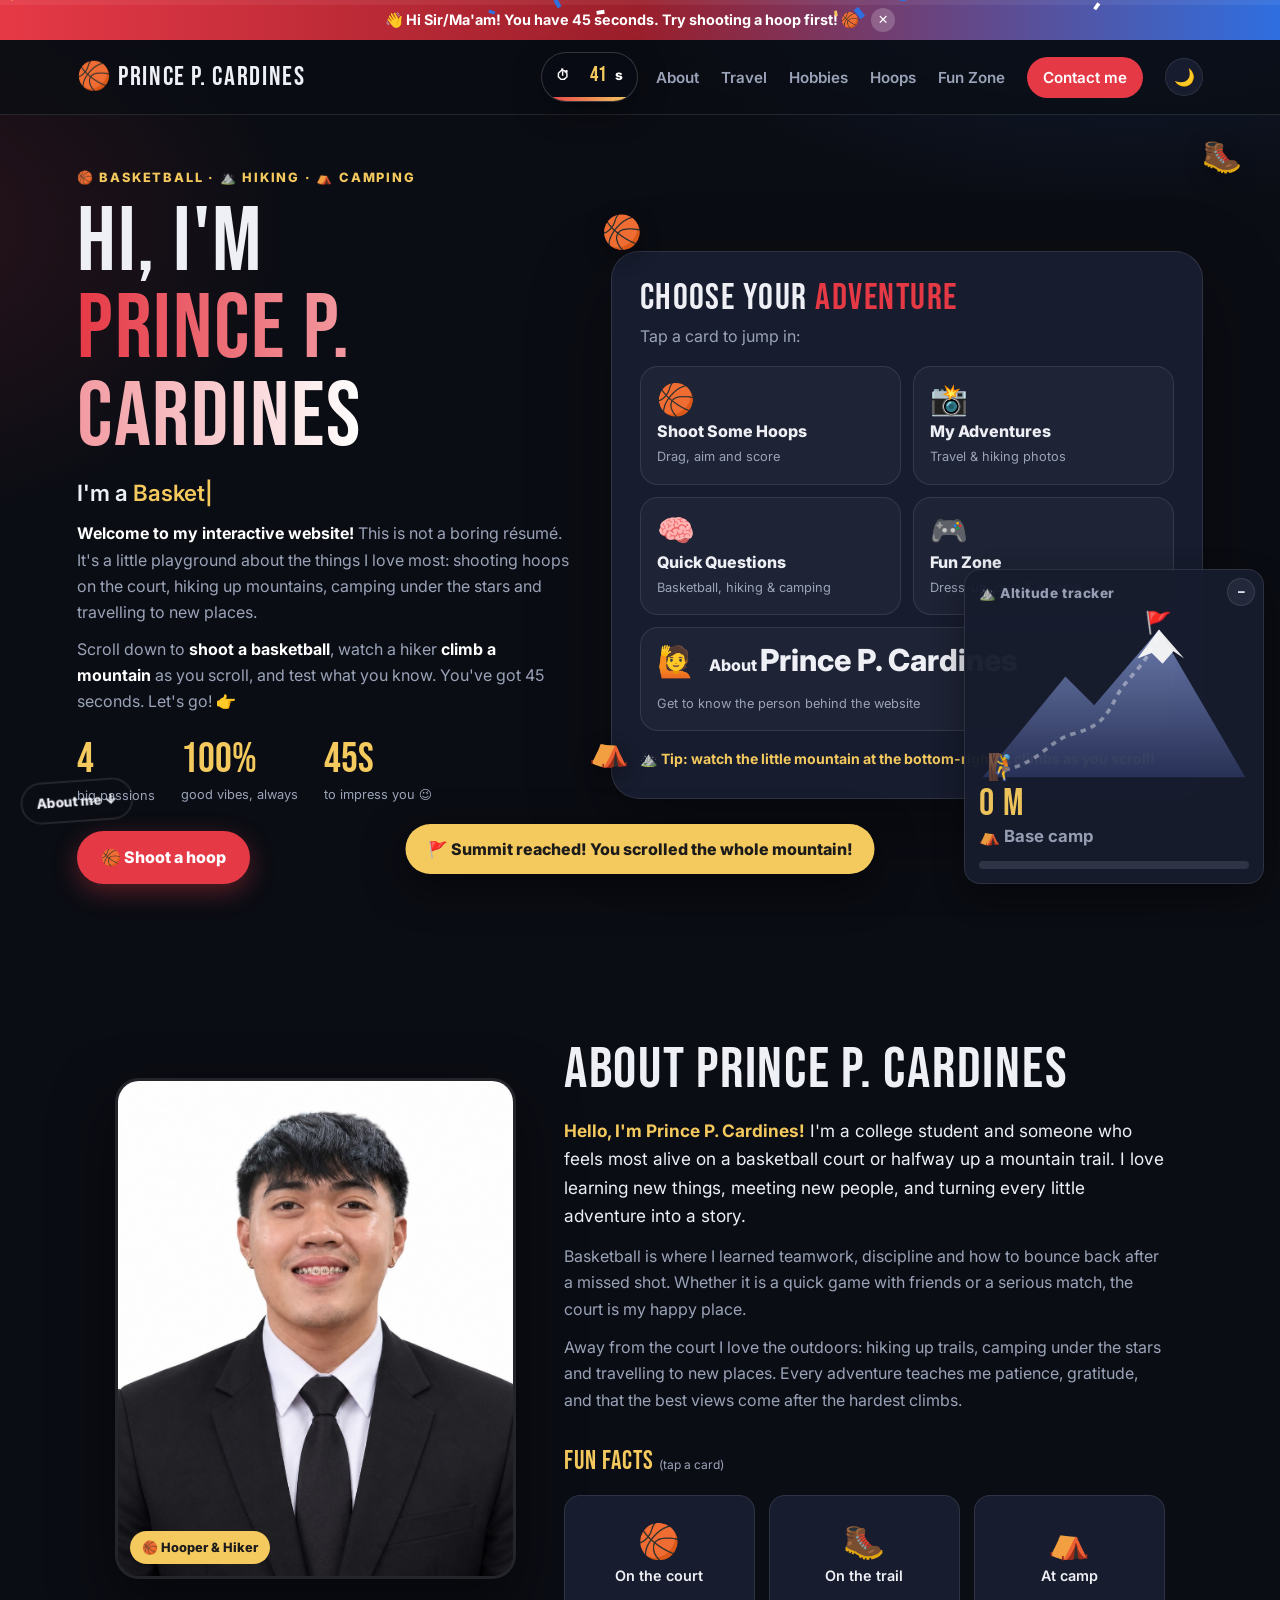
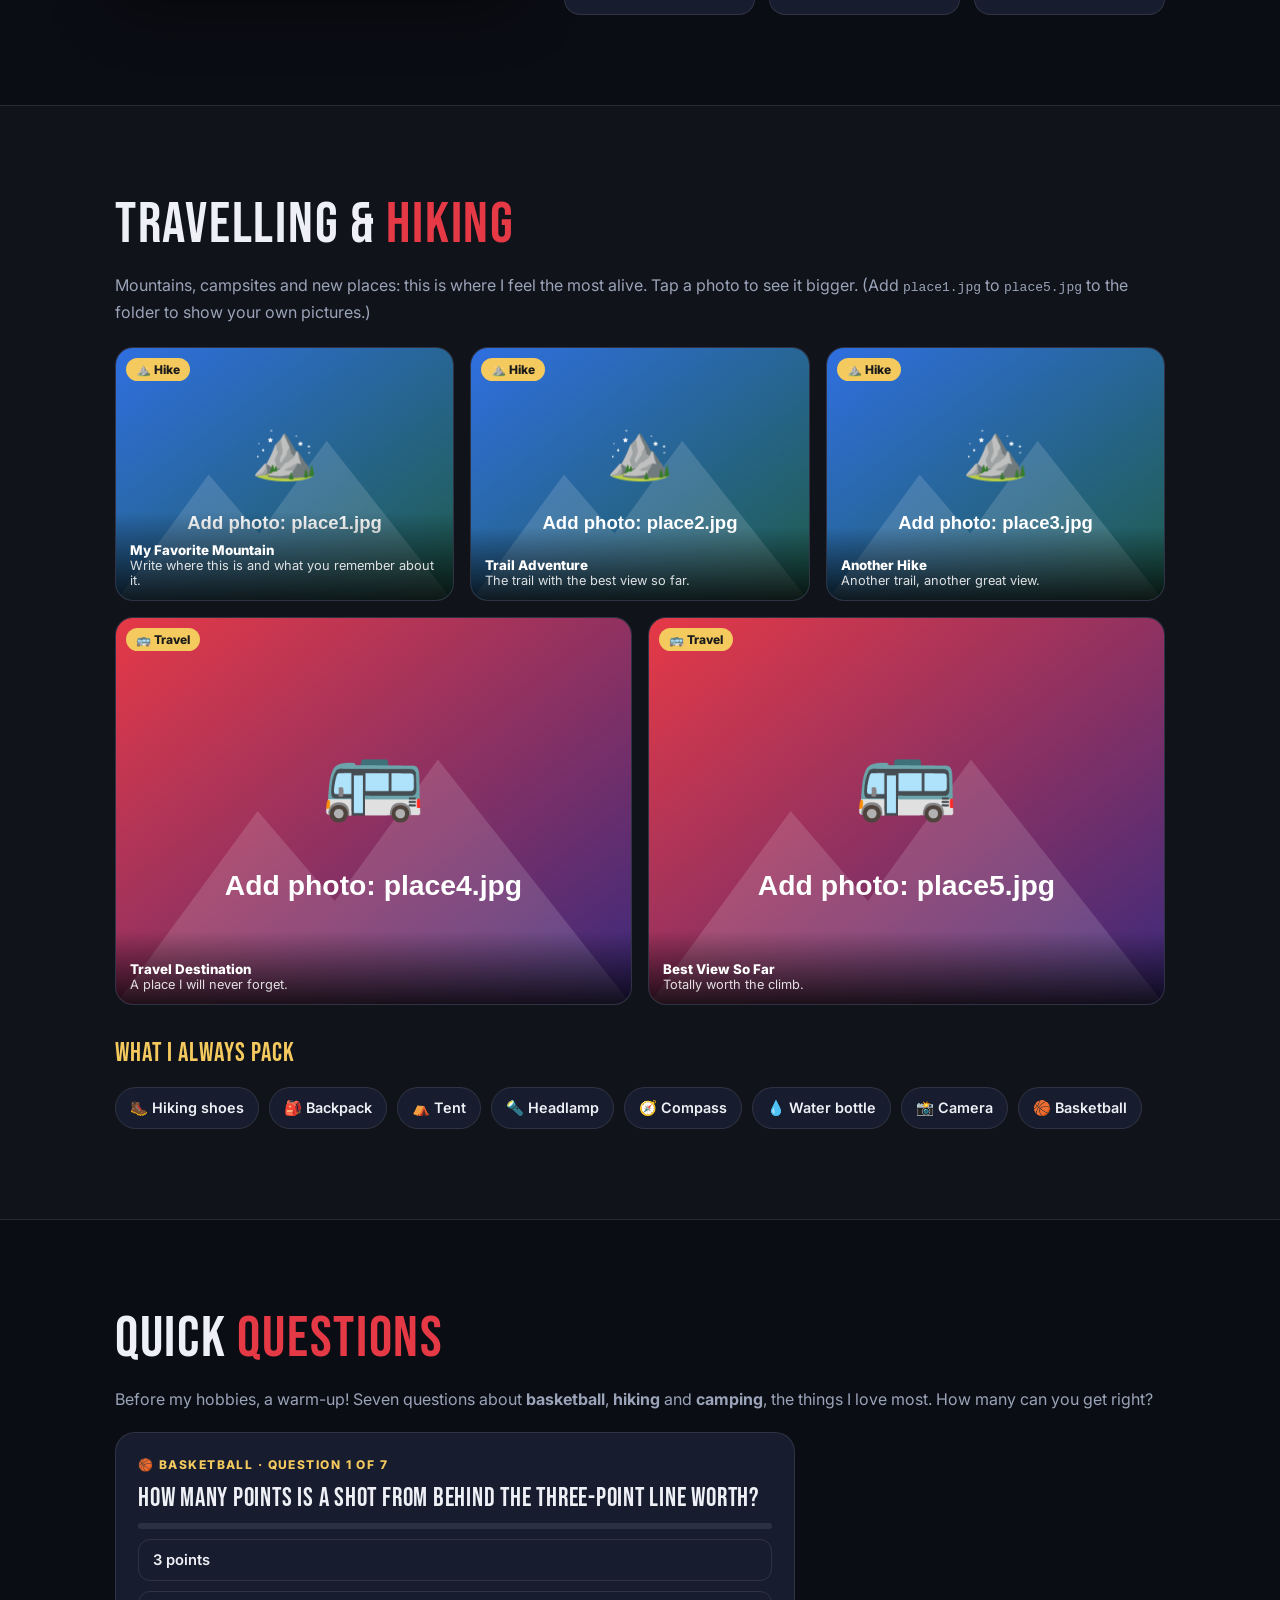
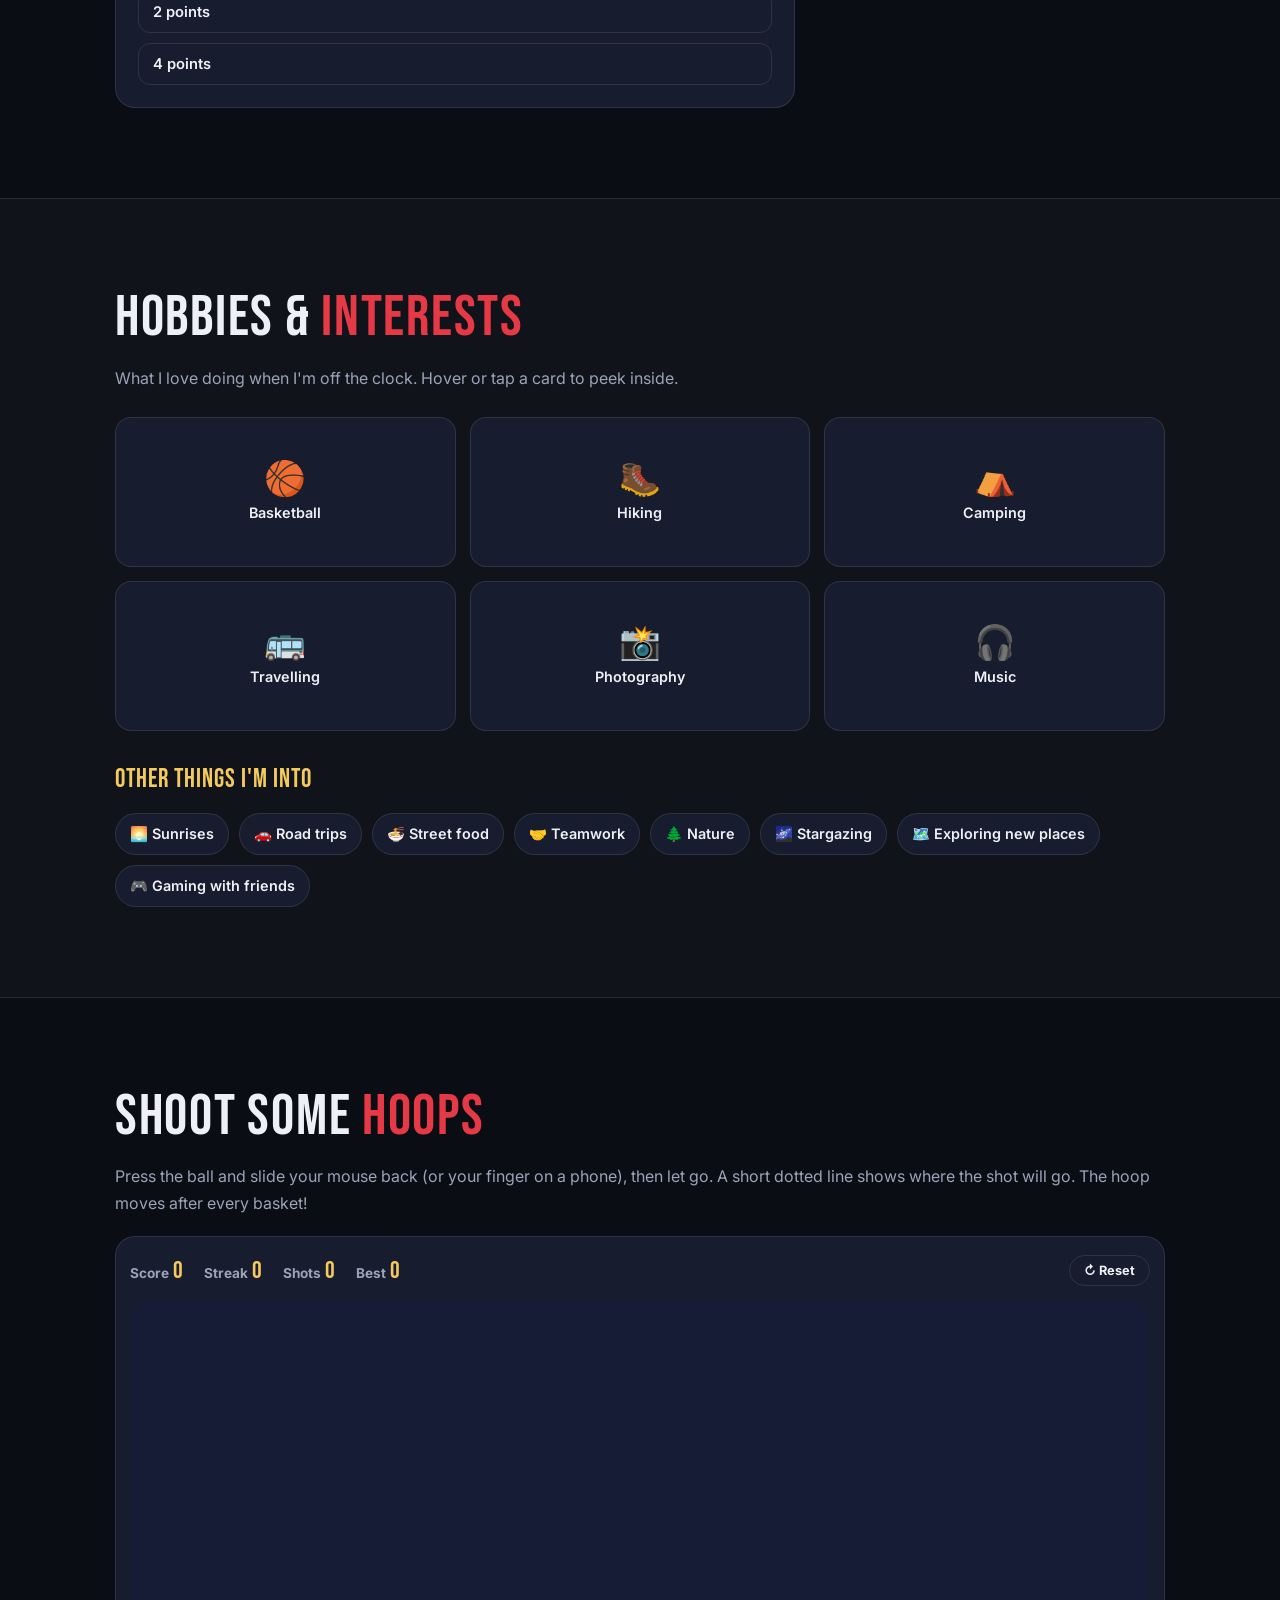
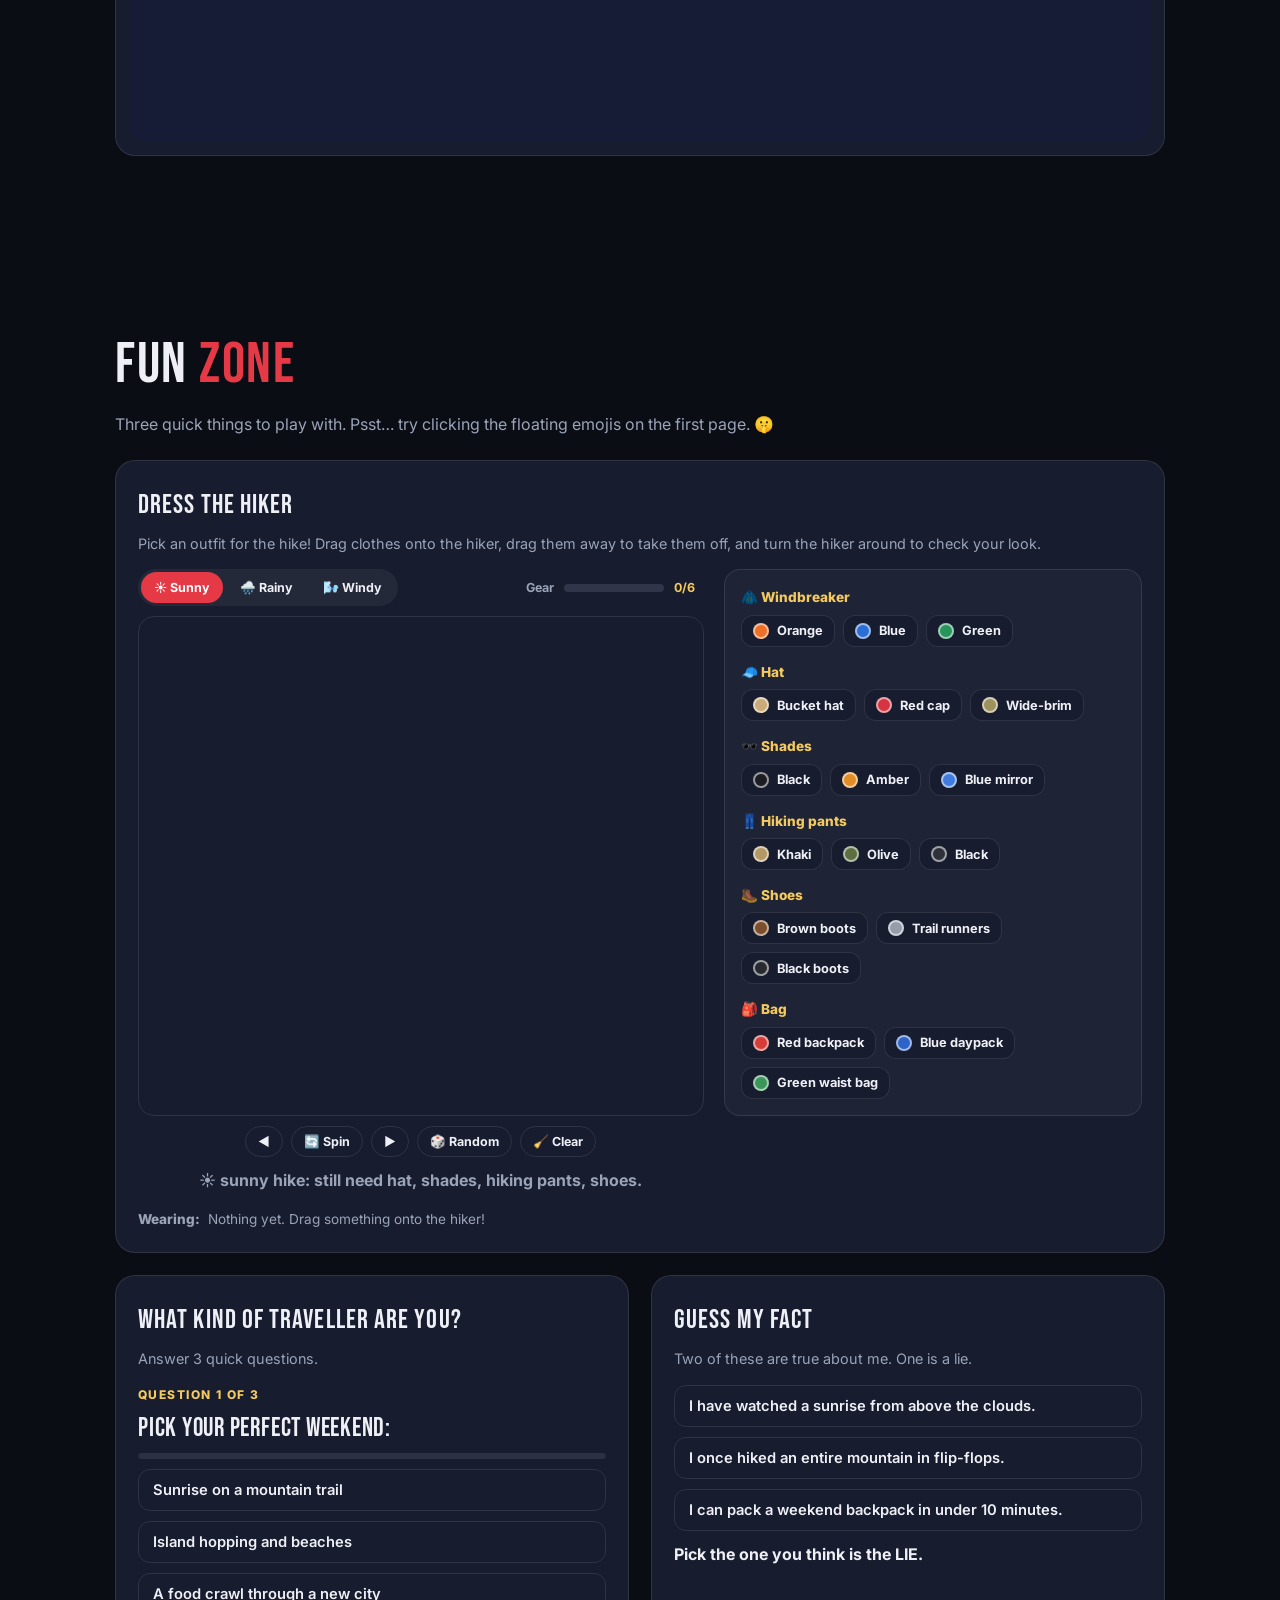
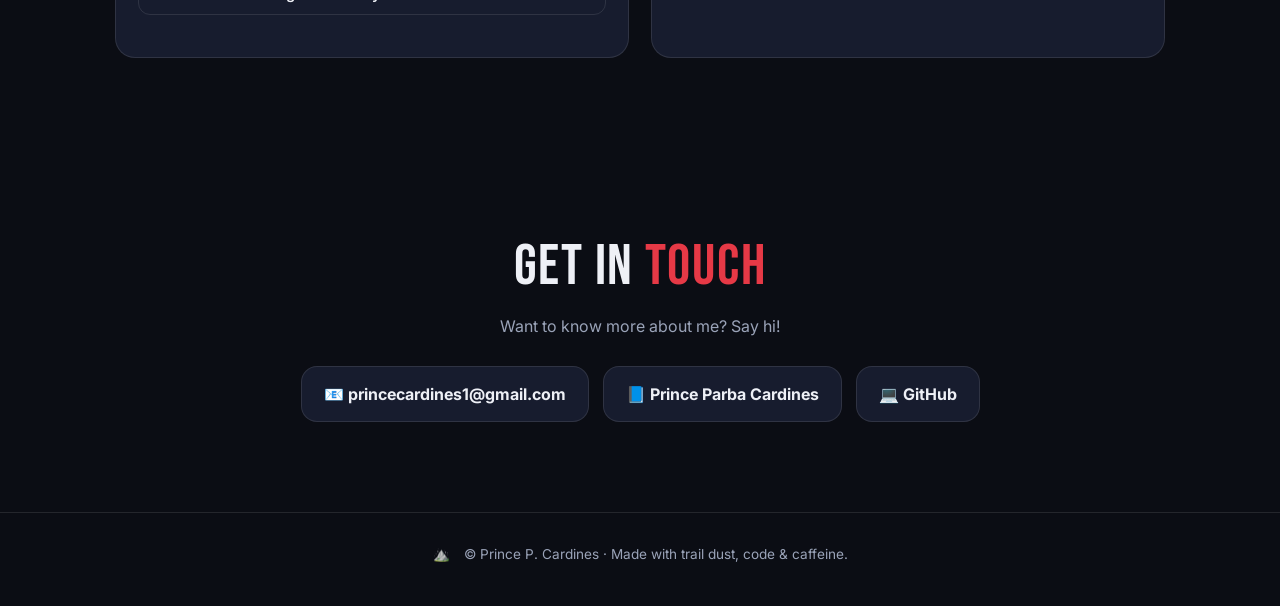
==== commit 010aa8b6: "Add files via upload" ====
--- a/index.html
+++ b/index.html
@@ -139,7 +139,7 @@
       <div class="flip big" tabindex="0"><div class="inner"><div class="face front"><span>🏀</span><p>Basketball</p></div><div class="face back"><p>My favorite way to recharge and play with friends. Try the hoop game below!</p></div></div></div>
       <div class="flip big" tabindex="0"><div class="inner"><div class="face front"><span>🥾</span><p>Hiking</p></div><div class="face back"><p>Chasing summits and sunrises. Watch the mountain climb as you scroll.</p></div></div></div>
       <div class="flip big" tabindex="0"><div class="inner"><div class="face front"><span>⛺</span><p>Camping</p></div><div class="face back"><p>Tents, campfires, stories and a sky full of stars.</p></div></div></div>
-      <div class="flip big" tabindex="0"><div class="inner"><div class="face front"><span>✈️</span><p>Travelling</p></div><div class="face back"><p>New places, new food, new people and new stories.</p></div></div></div>
+      <div class="flip big" tabindex="0"><div class="inner"><div class="face front"><span>🚌</span><p>Travelling</p></div><div class="face back"><p>New places, new food, new people and new stories.</p></div></div></div>
       <div class="flip big" tabindex="0"><div class="inner"><div class="face front"><span>📸</span><p>Photography</p></div><div class="face back"><p>Capturing the views from every trail and every trip.</p></div></div></div>
       <div class="flip big" tabindex="0"><div class="inner"><div class="face front"><span>🎧</span><p>Music</p></div><div class="face back"><p>Lo-fi and OPM keep every road trip and hike moving.</p></div></div></div>
     </div>
@@ -231,9 +231,9 @@
     <h2 class="title">Get in <span class="red">touch</span></h2>
     <p class="muted">Want to know more about me? Say hi!</p>
     <div class="contact-cards">
-      <a class="c-card" data-email href="#">📧 <span data-email-text>you@example.com</span></a>
-      <a class="c-card" data-facebook href="#" target="_blank" rel="noopener">📘 Facebook</a>
-      <a class="c-card" data-instagram href="#" target="_blank" rel="noopener">📷 Instagram</a>
+      <a class="c-card" data-email href="#">📧 <span data-email-text>princecardines1@gmail.com</span></a>
+      <a class="c-card" data-facebook href="#" target="_blank" rel="noopener">📘 Prince Parba Cardines</a>
+      <a class="c-card" data-github href="#" target="_blank" rel="noopener">💻 GitHub</a>
     </div>
   </div>
 </section>
@@ -249,7 +249,10 @@
   <figure><img id="lbImg" alt=""><figcaption id="lbCap"></figcaption></figure>
 </div>
 
-<div class="climb" id="climb" aria-hidden="true">
+<div class="climb" id="climb">
+  <button type="button" class="c-min" id="climbMin" aria-expanded="true" aria-label="Minimize altitude tracker">–</button>
+  <div class="c-title">⛰️ Altitude tracker</div>
+  <div class="c-body">
   <svg viewBox="0 0 150 96">
     <defs><linearGradient id="mtg" x1="0" y1="0" x2="0" y2="1"><stop offset="0" stop-color="#6c7db0"/><stop offset="1" stop-color="#2a3358"/></linearGradient></defs>
     <path d="M2 94 L48 38 L64 54 L100 12 L148 94Z" fill="url(#mtg)"/>
@@ -259,7 +262,9 @@
     <text x="100" y="12" font-size="12" text-anchor="middle">🚩</text>
     <text id="climbHiker" x="14" y="94" font-size="15" text-anchor="middle">🧗</text>
   </svg>
-  <div class="c-info"><b id="climbAlt">0 m</b><span id="climbLabel">⛺ Base camp</span></div>
+  <div class="c-info"><b id="climbAlt">0 m</b><span id="climbLabel" aria-live="off">⛺ Base camp</span></div>
+  <div class="c-bar"><i id="climbBar"></i></div>
+  </div>
 </div>
 
 <div class="toast" id="toast" role="status" aria-live="polite"></div>
--- a/hci3.css
+++ b/hci3.css
@@ -436,3 +436,20 @@
 .ghost{position:fixed;z-index:500;pointer-events:none;transform:translate(-50%,-120%) rotate(-4deg);padding:8px 14px;border-radius:99px;
   background:var(--card);color:var(--text);border:2px solid var(--gold);font-weight:800;font-size:.85rem;box-shadow:0 12px 30px rgba(0,0,0,.45)}
 @media (max-width:860px){.dress{grid-template-columns:1fr}}
+
+/* big altitude tracker: clearly visible, with a minimize button so the visitor stays in control */
+.climb{width:300px;padding:12px 14px 14px;opacity:0;pointer-events:none;right:16px;bottom:16px}
+.climb.show{opacity:.97;pointer-events:none}
+.climb .c-min{pointer-events:auto}
+.climb .c-title{font-weight:800;font-size:.85rem;color:var(--mute);letter-spacing:.04em;margin-bottom:4px;padding-right:34px}
+.climb b{font-size:2.4rem;line-height:1}
+.climb span{font-size:1.05rem}
+.climb .c-bar{height:8px;border-radius:99px;background:rgba(128,128,150,.25);margin-top:10px;overflow:hidden}
+.climb .c-bar i{display:block;height:100%;width:0;border-radius:99px;background:linear-gradient(90deg,var(--red),var(--gold))}
+.climb .c-min{position:absolute;top:8px;right:8px;width:28px;height:28px;border-radius:50%;border:1px solid var(--line);background:rgba(128,128,150,.15);color:var(--text);font-weight:800;line-height:1;cursor:pointer}
+.climb .c-min:hover{background:var(--red);color:#fff}
+.climb .c-min:focus-visible{outline:2px solid var(--gold);outline-offset:2px}
+.climb.min{width:auto;padding:6px}
+.climb.min .c-body,.climb.min .c-title{display:none}
+.climb.min .c-min{position:static}
+@media (max-width:700px){.climb{width:210px;right:8px;bottom:8px}.climb b{font-size:1.7rem}.climb span{font-size:.85rem}}
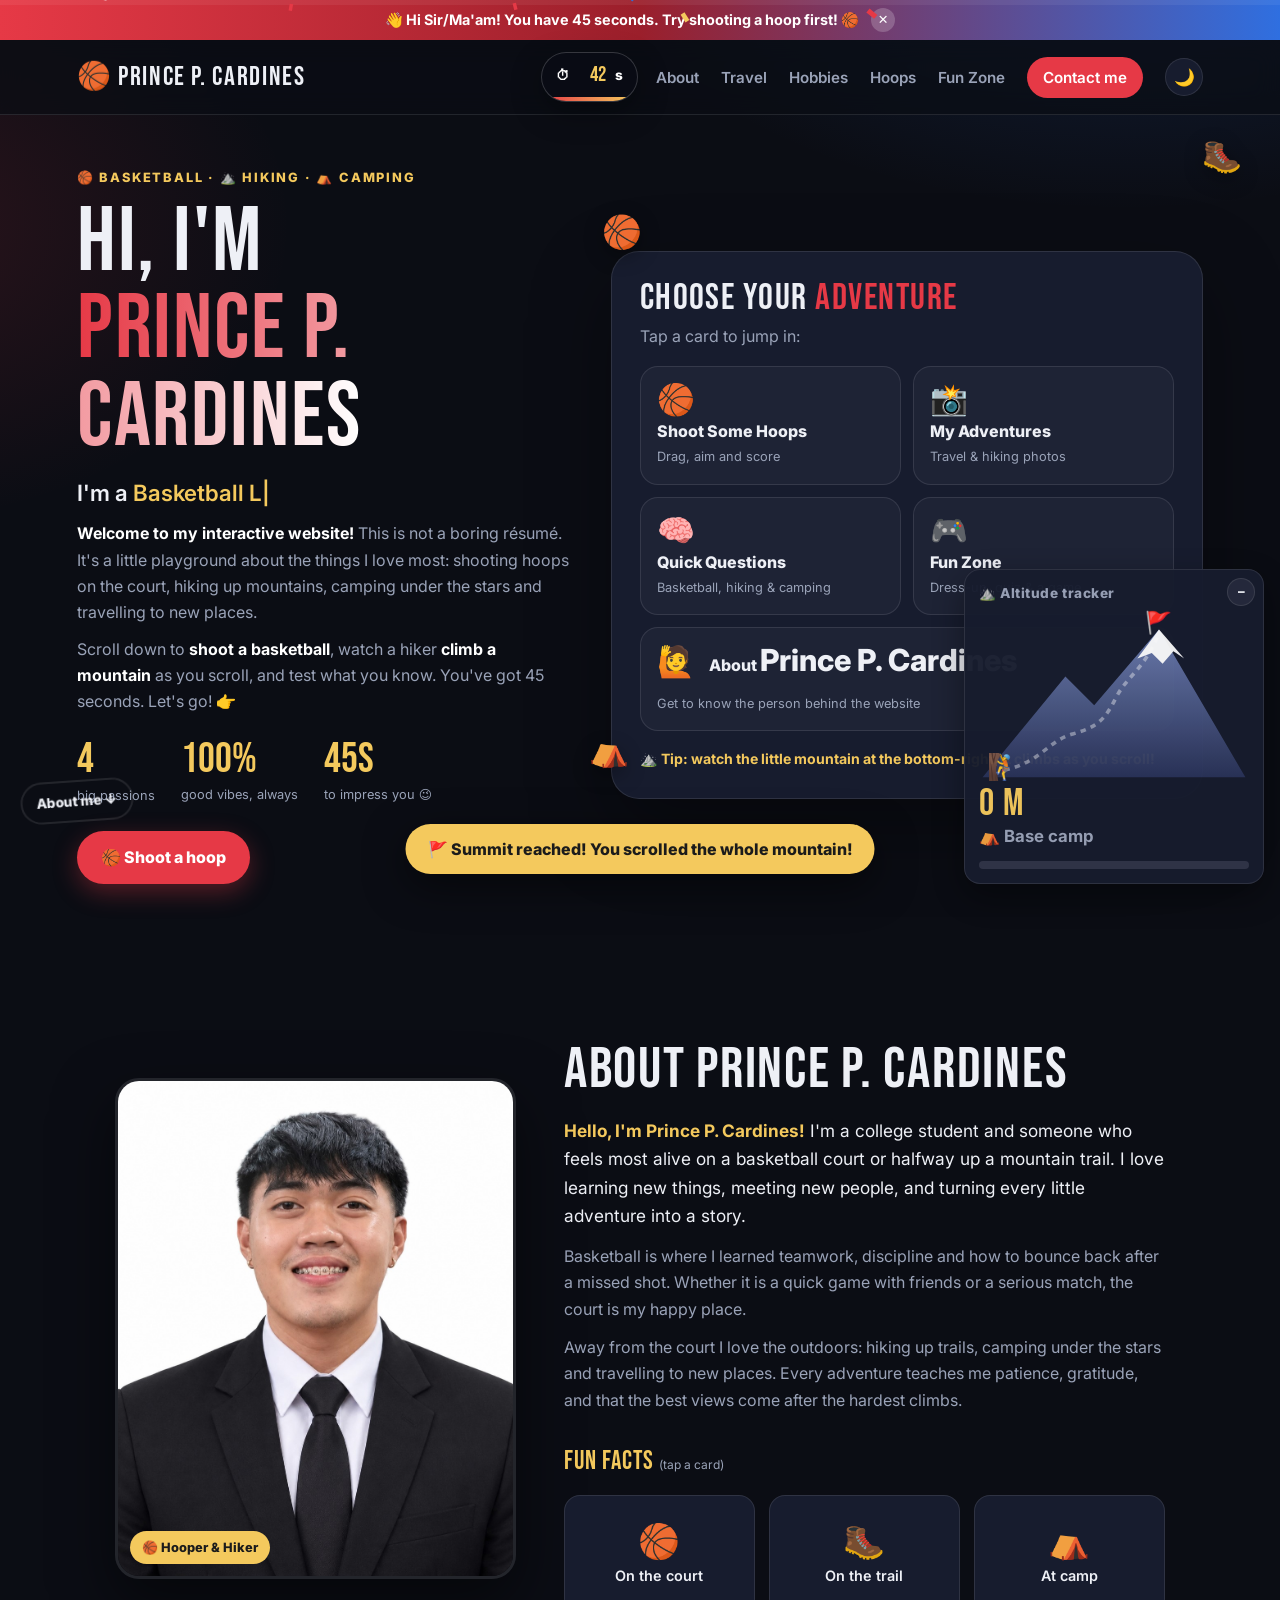
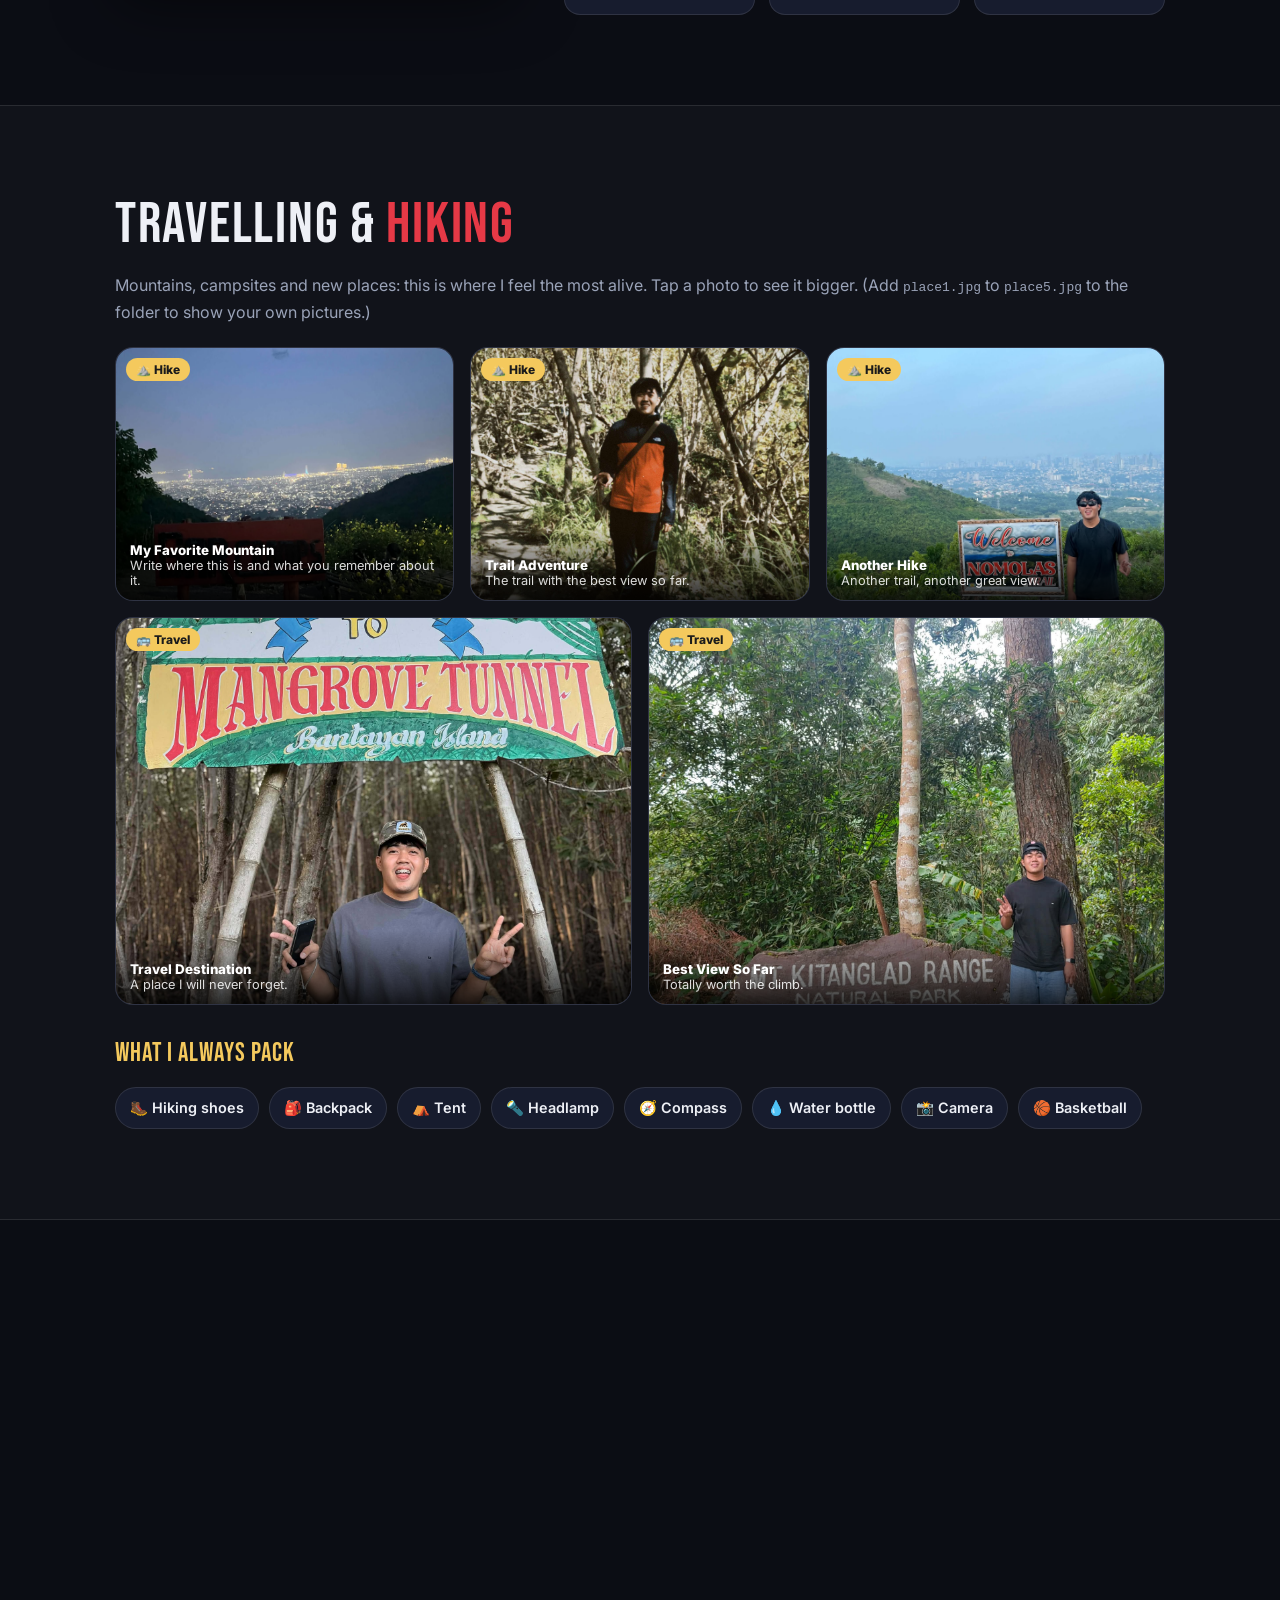
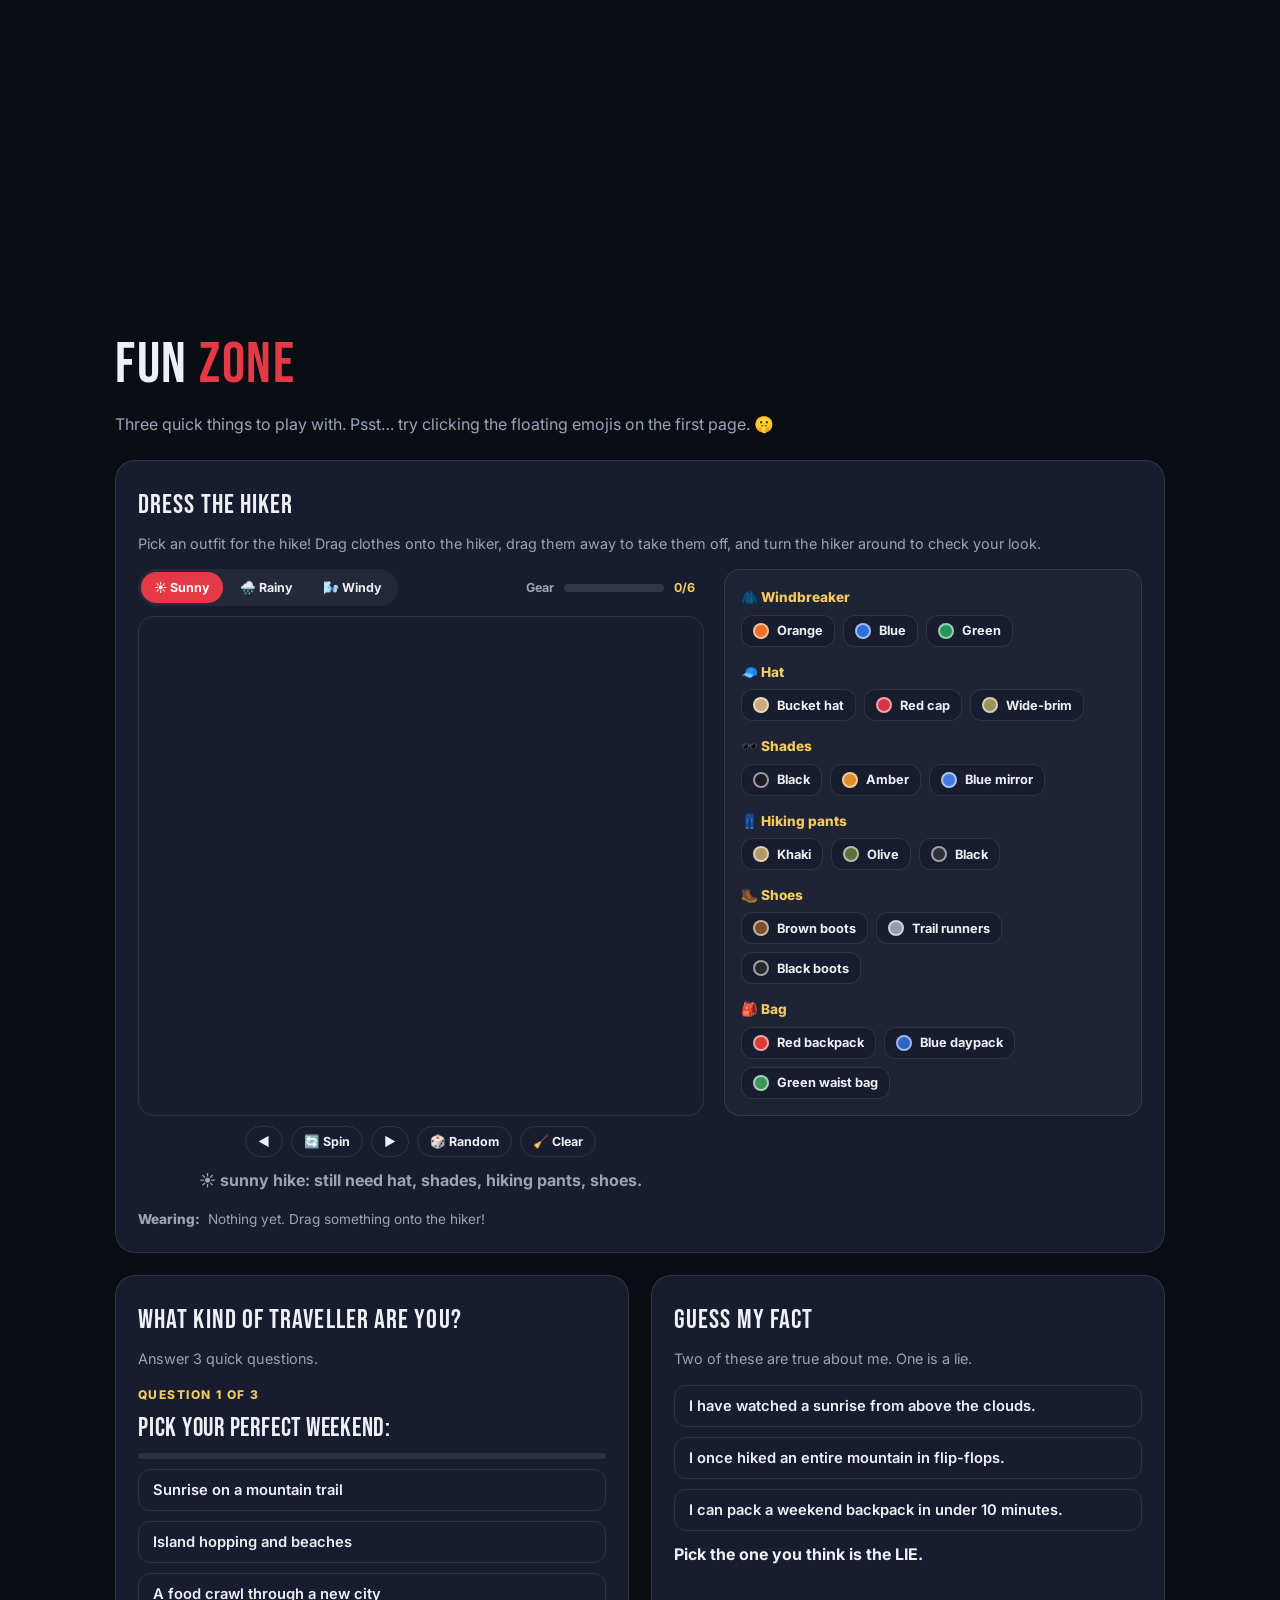
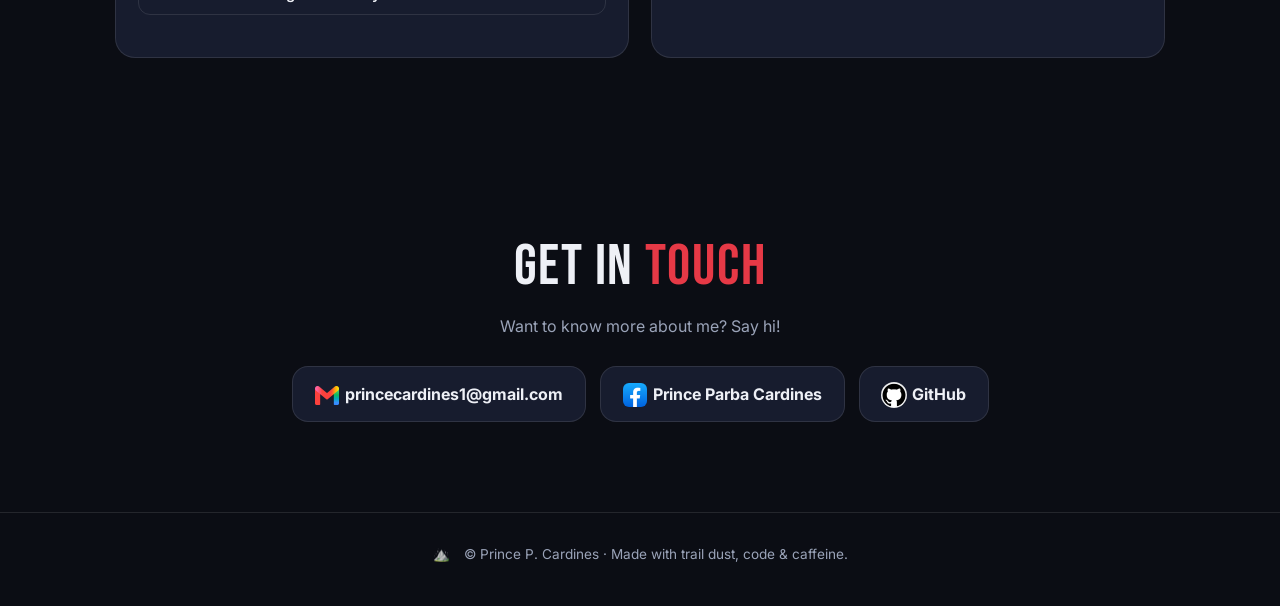
==== commit 07376ba2: "Add files via upload" ====
--- a/index.html
+++ b/index.html
@@ -231,9 +231,9 @@
     <h2 class="title">Get in <span class="red">touch</span></h2>
     <p class="muted">Want to know more about me? Say hi!</p>
     <div class="contact-cards">
-      <a class="c-card" data-email href="#">📧 <span data-email-text>princecardines1@gmail.com</span></a>
-      <a class="c-card" data-facebook href="#" target="_blank" rel="noopener">📘 Prince Parba Cardines</a>
-      <a class="c-card" data-github href="#" target="_blank" rel="noopener">💻 GitHub</a>
+      <a class="c-card" data-email href="#"><img class="gm-logo" src="[data-uri]" alt="" width="24" height="19"> <span data-email-text>princecardines1@gmail.com</span></a>
+      <a class="c-card" data-facebook href="#" target="_blank" rel="noopener"><img class="gm-logo fb-logo" src="[data-uri]" alt="" width="24" height="24"> Prince Parba Cardines</a>
+      <a class="c-card" data-github href="#" target="_blank" rel="noopener"><img class="gm-logo gh-logo" src="[data-uri]" alt="" width="24" height="24"> GitHub</a>
     </div>
   </div>
 </section>
--- a/hci3.css
+++ b/hci3.css
@@ -453,3 +453,8 @@
 .climb.min .c-body,.climb.min .c-title{display:none}
 .climb.min .c-min{position:static}
 @media (max-width:700px){.climb{width:210px;right:8px;bottom:8px}.climb b{font-size:1.7rem}.climb span{font-size:.85rem}}
+
+.gm-logo{width:24px;height:auto;vertical-align:middle;display:inline-block;margin-right:2px}
+.fb-logo{border-radius:6px}
+.climb.away{opacity:0!important;transform:translateY(18px)!important}
+.gh-logo{border-radius:50%;background:#fff;box-shadow:0 0 0 1px rgba(255,255,255,.9)}
